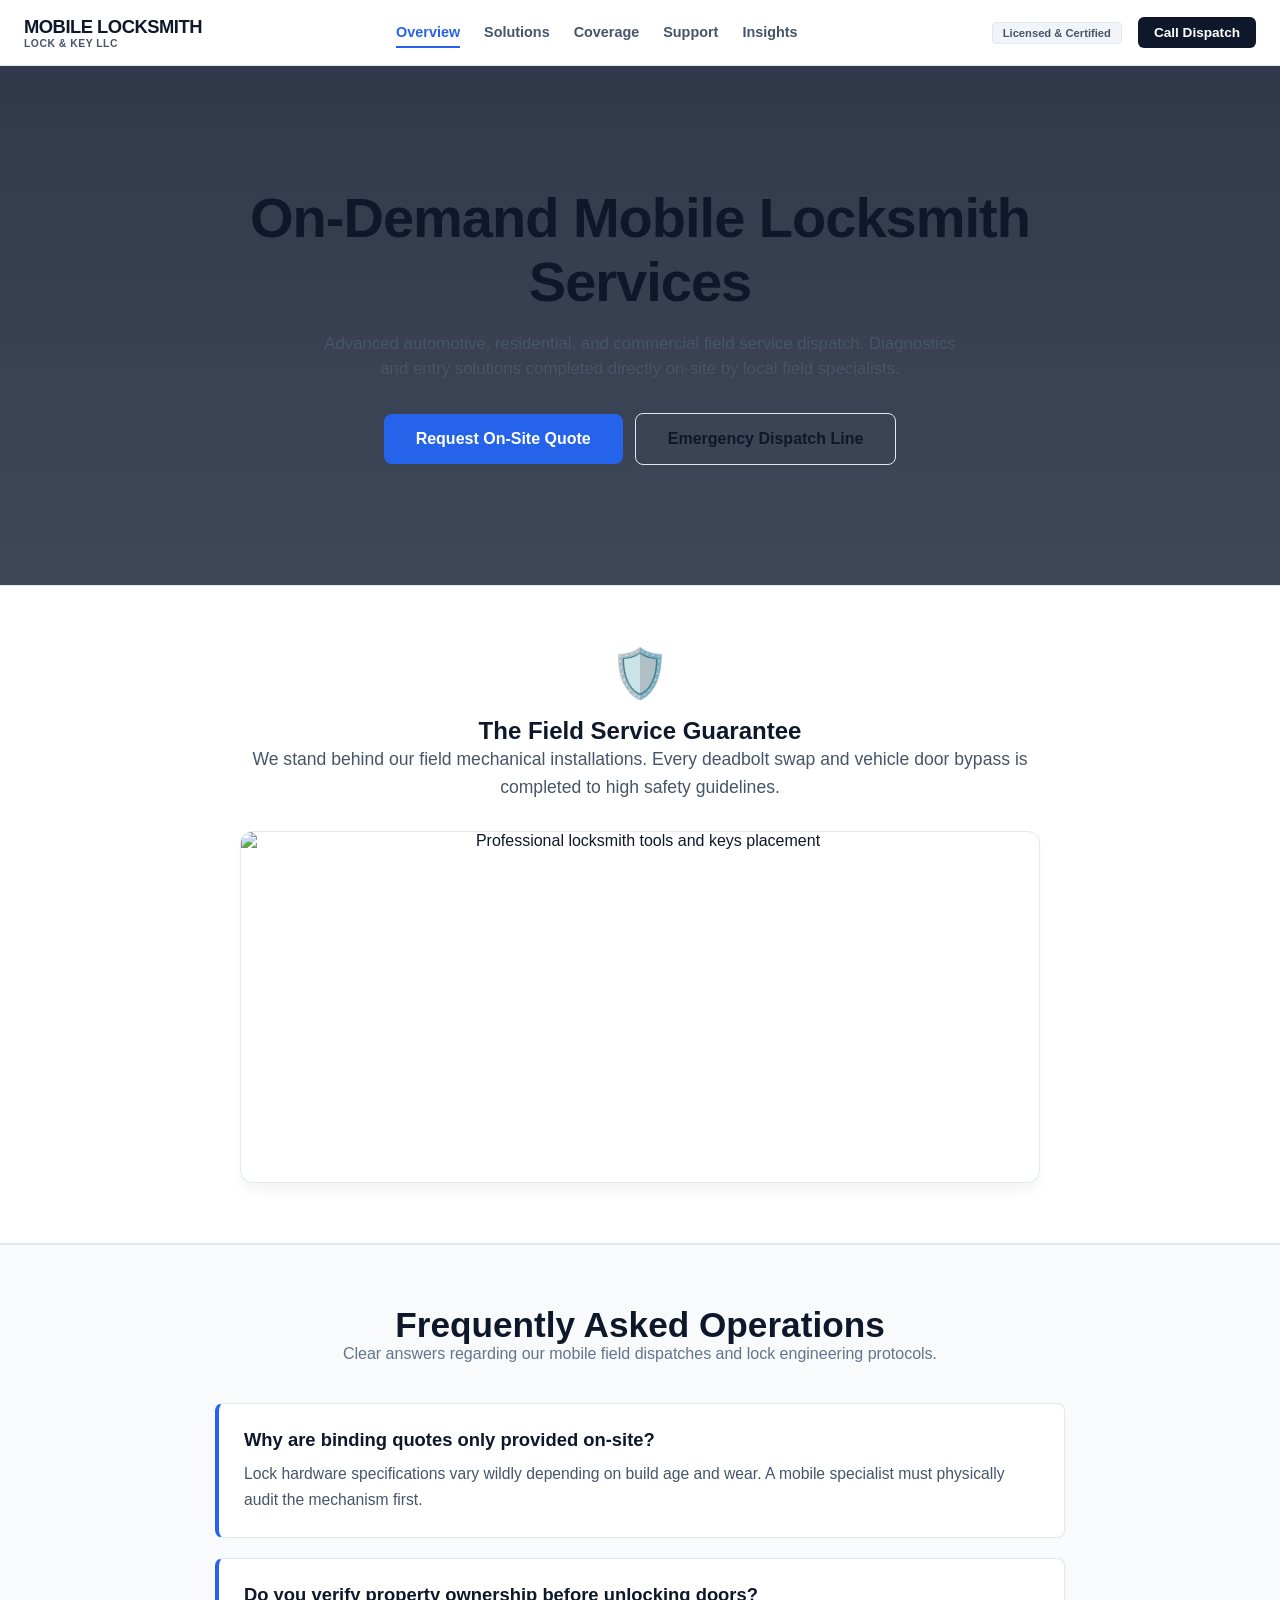
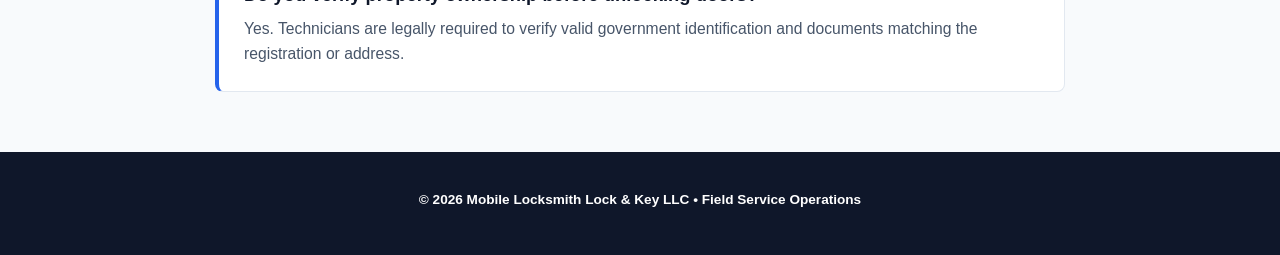
==== index.html @ aef67ebe "Update index.html" ====
<!DOCTYPE html>
<html lang="en">
<head>
    <meta charset="UTF-8">
    <meta name="viewport" content="width=device-width, initial-scale=1.0">
    <title>Mobile Locksmith Lock & Key LLC</title>
    <link rel="stylesheet" href="style.css">
    <style>
        .hero-block {
            background: linear-gradient(rgba(15, 23, 42, 0.85), rgba(30, 41, 59, 0.85)), 
                        url('https://unsplash.com') no-repeat center center;
            background-size: cover;
        }
        .visual-banner-card {
            max-width: 800px;
            margin: 30px auto 0 auto;
            border-radius: 12px;
            overflow: hidden;
            box-shadow: 0 10px 15px -3px rgba(0,0,0,0.05);
            border: 1px solid #e2e8f0;
        }
        .visual-banner-card img {
            width: 100%;
            height: 350px;
            object-fit: cover;
            display: block;
        }
    </style>
</head>
<body>
    <nav class="navbar">
        <div class="nav-container">
            <div class="logo">
                <span class="logo-text">MOBILE LOCKSMITH</span>
                <span class="logo-subtext">LOCK & KEY LLC</span>
            </div>
            <button class="mobile-menu-toggle" onclick="toggleMobileMenu()">☰</button>
            <div class="nav-links" id="navLinks">
                <a href="index.html" class="nav-item active">Overview</a>
                <a href="services.html" class="nav-item">Solutions</a>
                <a href="about.html" class="nav-item">Coverage</a>
                <a href="contact.html" class="nav-item">Support</a>
                <a href="blog.html" class="nav-item">Insights</a>
            </div>
            <div class="nav-actions" id="navActions">
                <span class="badge-verify">Licensed & Certified</span>
                <a href="tel:7045550199" class="btn-nav-call">Call Dispatch</a>
            </div>
        </div>
    </nav>

    <header class="hero-block">
        <div class="hero-container">
            <div class="hero-main-text">
                <h1>On-Demand Mobile Locksmith Services</h1>
                <p>Advanced automotive, residential, and commercial field service dispatch. Diagnostics and entry solutions completed directly on-site by local field specialists.</p>
                <div class="hero-btn-row">
                    <button class="btn-primary" onclick="openModal()">Request On-Site Quote</button>
                    <a href="tel:7045550199" class="btn-secondary">Emergency Dispatch Line</a>
                </div>
            </div>
        </div>
    </header>

    <section class="services-section" style="background: #ffffff; border-bottom: 1px solid #e2e8f0; padding: 60px 24px;">
        <div class="section-container" style="max-width: 800px; text-align: center; margin: 0 auto;">
            <div style="font-size: 3rem; margin-bottom: 15px;">🛡️</div>
            <h2 class="section-title">The Field Service Guarantee</h2>
            <p style="color: #475569; font-size: 1.1rem; line-height: 1.6; margin-bottom: 20px;">
                We stand behind our field mechanical installations. Every deadbolt swap and vehicle door bypass is completed to high safety guidelines.
            </p>
            <div class="visual-banner-card">
                <img src="https://unsplash.com" alt="Professional locksmith tools and keys placement">
            </div>
        </div>
    </section>

    <section class="services-section" style="background: #f8fafc; border-top: 1px solid #e2e8f0; padding: 60px 24px;">
        <div class="section-container" style="max-width: 850px; margin: 0 auto;">
            <h2 class="section-title" style="font-size: 2.2rem; font-weight: 800; color: #0f172a; text-align: center;">Frequently Asked Operations</h2>
            <p class="section-subtitle" style="text-align: center; color: #64748b; margin-bottom: 40px;">Clear answers regarding our mobile field dispatches and lock engineering protocols.</p>
            <div style="display: flex; flex-direction: column; gap: 20px;">
                <div style="background: #ffffff; border: 1px solid #e2e8f0; border-radius: 8px; padding: 25px; border-left: 4px solid #2563eb;">
                    <h3 style="font-size: 1.15rem; font-weight: 700; color: #0f172a; margin-bottom: 10px;">Why are binding quotes only provided on-site?</h3>
                    <p style="color: #475569; font-size: 0.98rem; line-height: 1.6;">Lock hardware specifications vary wildly depending on build age and wear. A mobile specialist must physically audit the mechanism first.</p>
                </div>
                <div style="background: #ffffff; border: 1px solid #e2e8f0; border-radius: 8px; padding: 25px; border-left: 4px solid #2563eb;">
                    <h3 style="font-size: 1.15rem; font-weight: 700; color: #0f172a; margin-bottom: 10px;">Do you verify property ownership before unlocking doors?</h3>
                    <p style="color: #475569; font-size: 0.98rem; line-height: 1.6;">Yes. Technicians are legally required to verify valid government identification and documents matching the registration or address.</p>
                </div>
            </div>
        </div>
    </section>

    <footer class="footer-block">
        <div class="footer-container">
            <div class="footer-legal">&copy; 2026 Mobile Locksmith Lock & Key LLC &bull; Field Service Operations</div>
        </div>
    </footer>

    <script>
        function toggleMobileMenu() {
            var links = document.getElementById('navLinks');
            var actions = document.getElementById('navActions');
            links.classList.toggle('nav-open');
            actions.classList.toggle('nav-open');
        }
        function openModal() { document.getElementById('quoteModal').style.display = 'flex'; }
        function closeModal() { document.getElementById('quoteModal').style.display = 'none'; }
    </script>
</body>
</html>
---- style.css ----
/* Shopify & KeyMe Inspired Clean Layout Engine */
:root {
    --bg-main: #f8fafc;
    --surface: #ffffff;
    --text-primary: #0f172a;
    --text-secondary: #475569;
    --accent: #2563eb;
    --border: #e2e8f0;
}

* { box-sizing: border-box; margin: 0; padding: 0; font-family: -apple-system, BlinkMacSystemFont, "Segoe UI", Roboto, sans-serif; }
body { background-color: var(--bg-main); color: var(--text-primary); -webkit-font-smoothing: antialiased; }

/* Global Navigation Interface */
.navbar { background: var(--surface); border-bottom: 1px solid var(--border); position: sticky; top: 0; z-index: 1100; padding: 16px 24px; }
.nav-container { max-width: 1280px; margin: 0 auto; display: flex; justify-content: space-between; align-items: center; }
.logo { display: flex; flex-direction: column; }
.logo-text { font-weight: 800; font-size: 1.15rem; letter-spacing: -0.5px; color: var(--text-primary); }
.logo-subtext { font-size: 0.65rem; font-weight: 700; color: var(--text-secondary); letter-spacing: 0.5px; }

.nav-links { display: flex; gap: 24px; }
.nav-item { text-decoration: none; color: var(--text-secondary); font-weight: 600; font-size: 0.9rem; padding: 6px 0; border-bottom: 2px solid transparent; transition: all 0.2s ease; }
.nav-item:hover, .nav-item.active { color: var(--accent); border-bottom-color: var(--accent); }

.nav-actions { display: flex; align-items: center; gap: 16px; }
.badge-verify { font-size: 0.7rem; font-weight: 700; background: #f1f5f9; color: var(--text-secondary); padding: 4px 10px; border-radius: 4px; border: 1px solid var(--border); }
.btn-nav-call { background: var(--text-primary); color: #fff; text-decoration: none; padding: 8px 16px; border-radius: 6px; font-weight: 600; font-size: 0.85rem; }

/* Mobile Menu Toggle Button Styling */
.mobile-menu-toggle {
    display: none;
    background: none;
    border: none;
    font-size: 1.5rem;
    color: var(--text-primary);
    cursor: pointer;
    padding: 4px;
}

/* Hero Interface */
.hero-block { background: #ffffff; border-bottom: 1px solid var(--border); padding: 60px 24px; text-align: center; }
.hero-container { max-width: 800px; margin: 0 auto; }
.hero-main-text h1 { font-size: 2.2rem; font-weight: 800; letter-spacing: -1px; color: var(--text-primary); margin-bottom: 16px; line-height: 1.15; }
.hero-main-text p { font-size: 1.05rem; color: var(--text-secondary); max-width: 640px; margin: 0 auto 32px auto; line-height: 1.5; }
.hero-btn-row { display: flex; flex-direction: column; gap: 12px; align-items: center; justify-content: center; }

.btn-primary { background: var(--accent); color: #fff; border: none; padding: 16px 32px; font-size: 1rem; font-weight: 600; border-radius: 8px; cursor: pointer; width: 100%; max-width: 320px; transition: background 0.15s ease; }
.btn-primary:hover { background: #1d4ed8; }
.btn-secondary { background: transparent; color: var(--text-primary); border: 1px solid var(--border); text-decoration: none; text-align: center; padding: 16px 32px; font-size: 1rem; font-weight: 600; border-radius: 8px; width: 100%; max-width: 320px; }

/* Dashboard Service Matrix Cards */
.value-matrix { padding: 40px 24px; }
.matrix-container { max-width: 1280px; margin: 0 auto; display: grid; grid-template-columns: 1fr; gap: 24px; }
.matrix-card { background: var(--surface); border: 1px solid var(--border); border-radius: 8px; padding: 24px; position: relative; overflow: hidden; display: flex; flex-direction: column; }
.matrix-accent { position: absolute; top: 0; left: 0; right: 0; height: 4px; background: var(--border); }
.matrix-card:hover .matrix-accent { background: var(--accent); }
.matrix-card h2, .matrix-card h3 { font-size: 1.25rem; font-weight: 700; margin-bottom: 12px; color: var(--text-primary); }
.matrix-card p { font-size: 0.95rem; color: var(--text-secondary); line-height: 1.5; }

/* Premium Pop-Up Modal Component */
.modal-overlay { display: none; position: fixed; top: 0; left: 0; width: 100%; height: 100%; background: rgba(15, 23, 42, 0.6); z-index: 2000; justify-content: center; align-items: center; padding: 16px; backdrop-filter: blur(4px); }
.modal-box { background: var(--surface); max-width: 480px; width: 100%; border-radius: 12px; box-shadow: 0 20px 25px -5px rgba(0,0,0,0.1), 0 10px 10px -5px rgba(0,0,0,0.04); overflow: hidden; animation: slideUp 0.2s cubic-bezier(0.16, 1, 0.3, 1); }
.modal-header { padding: 24px; border-bottom: 1px solid var(--border); display: flex; justify-content: space-between; align-items: center; }
.modal-header h2 { font-size: 1.25rem; font-weight: 800; }
.close-modal-btn { background: none; border: none; font-size: 1.75rem; color: var(--text-secondary); cursor: pointer; }
.modal-body { padding: 24px; text-align: center; }
.modal-body p { font-size: 0.95rem; color: var(--text-secondary); margin-bottom: 20px; line-height: 1.5; }
.modal-phone-btn { display: block; background: #10b981; color: #fff; text-decoration: none; padding: 16px; border-radius: 8px; font-weight: 700; font-size: 1.1rem; box-shadow: 0 4px 12px rgba(16, 185, 129, 0.2); }
.modal-footer-note { font-size: 0.75rem !important; margin-top: 15px; font-style: italic; }

/* Global Footer Block */
.footer-block { background: #0f172a; color: #94a3b8; padding: 40px 24px; text-align: center; font-size: 0.8rem; }
.footer-container { max-width: 1280px; margin: 0 auto; }
.footer-legal { color: #fff; font-weight: 600; margin-bottom: 8px; font-size: 0.85rem; }
.footer-sub { max-width: 600px; margin: 0 auto; opacity: 0.7; line-height: 1.4; }

/* ==========================================================================
   MOBILE RESPONSIVE LAYOUT ENGINE BREAKPOINTS (Screens up to 767px wide)
   ========================================================================== */
@media (max-width: 767px) {
    .nav-container {
        flex-wrap: wrap;
    }

    /* FORCES THE HAMBURGER TO SHOW UP ON MOBILE DEVICES FOR ALL PAGES */
    .mobile-menu-toggle {
        display: block !important;
        visibility: visible !important;
        opacity: 1 !important;
    }

    .nav-links {
        display: none; /* Keeps menu options hidden on phones until clicked */
        flex-direction: column;
        width: 100%;
        gap: 0;
        margin-top: 16px;
        padding-top: 8px;
        border-top: 1px solid var(--border);
    }

    .nav-item {
        padding: 12px 0;
        width: 100%;
        border-bottom: 1px solid #f1f5f9;
    }
    
    .nav-item:hover, .nav-item.active {
        border-bottom-color: transparent;
    }

    .nav-actions {
        display: none; /* Keeps action badges hidden on phones until clicked */
        flex-direction: column;
        width: 100%;
        align-items: stretch;
        gap: 12px;
        margin-top: 12px;
    }

    /* Reveals the layout links immediately when the hamburger button is clicked */
    .nav-links.nav-open,
    .nav-actions.nav-open {
        display: flex !important;
    }

    .badge-verify {
        text-align: center;
        padding: 8px;
    }

    .btn-nav-call {
        display: block;
        text-align: center;
        padding: 12px;
        font-size: 0.95rem;
    }
}

/* ==========================================================================
   COMPUTER & TABLET LARGE SCREEN BREAKPOINTS (Screens 768px and wider)
   ========================================================================== */
@media (min-width: 768px) {
    .mobile-menu-toggle {
        display: none !important; /* Hides the hamburger menu bar completely on PC screens */
    }

    .nav-links {
        display: flex !important; /* Enforces that standard menus always show flat on PC screens */
        flex-direction: row !important;
    }

    .nav-actions {
        display: flex !important;
        flex-direction: row !important;
    }

    .matrix-container { 
        display: grid !important;
        grid-template-columns: repeat(3, 1fr) !important; 
        gap: 24px !important;
        align-items: stretch !important;
    }
    .hero-block { padding: 120px 24px; }
    .hero-main-text h1 { font-size: 3.5rem; }
    .hero-btn-row { flex-direction: row; }
    .btn-primary, .btn-secondary { width: auto; }
    .value-matrix { padding: 60px 24px; }
    .matrix-card { padding: 32px; }
}

@keyframes slideUp {
    from { transform: translateY(15px); opacity: 0; }
    to { transform: translateY(0); opacity: 1; }
}
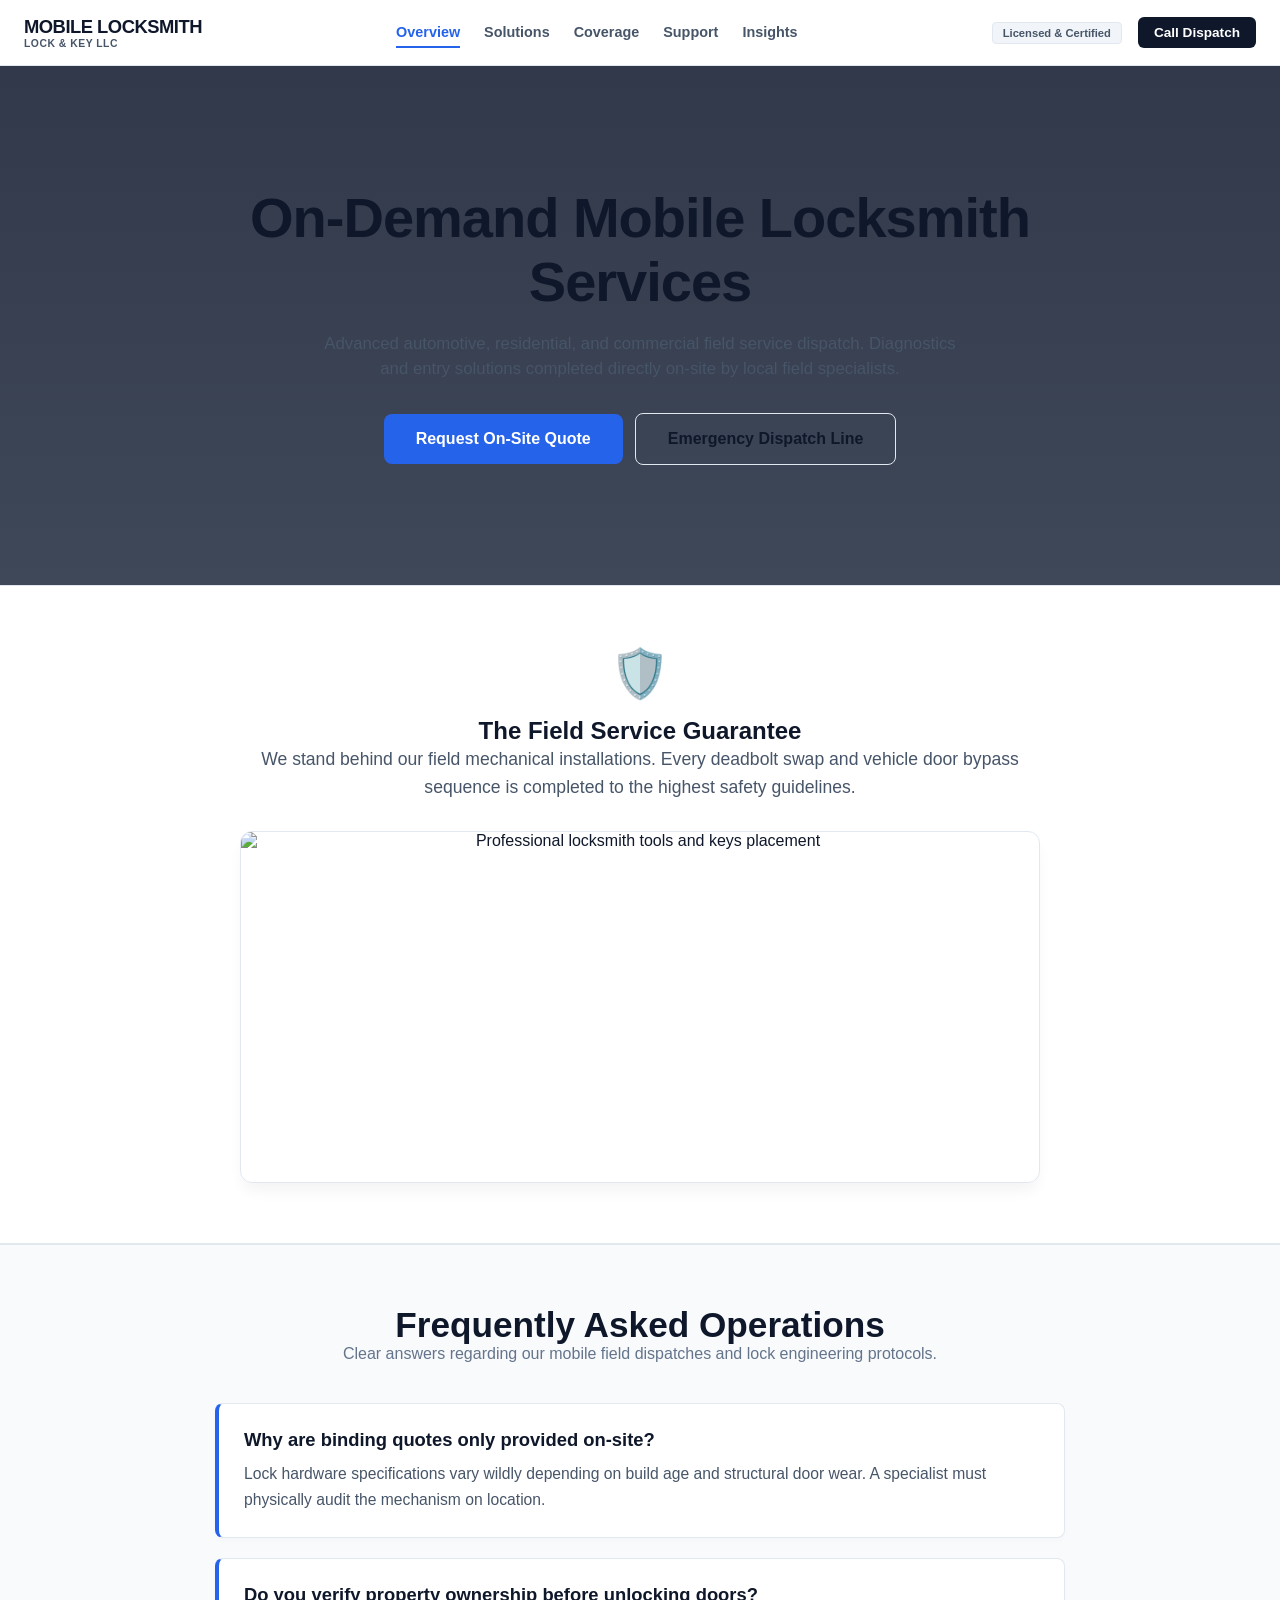
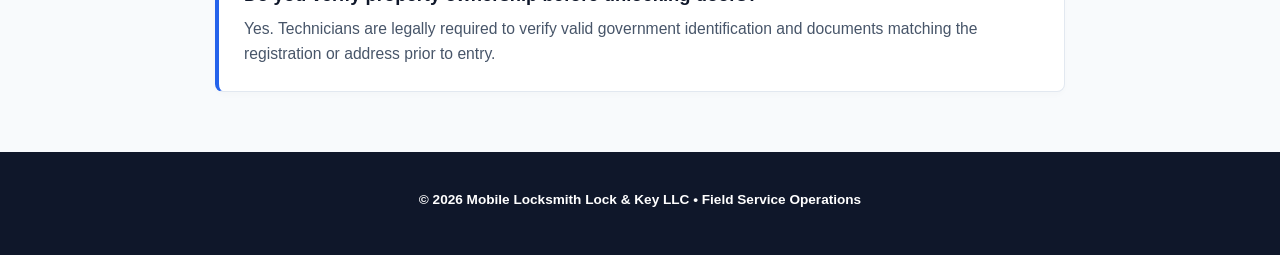
==== commit d46722ec: "Update index.html" ====
--- a/index.html
+++ b/index.html
@@ -67,7 +67,7 @@
             <div style="font-size: 3rem; margin-bottom: 15px;">🛡️</div>
             <h2 class="section-title">The Field Service Guarantee</h2>
             <p style="color: #475569; font-size: 1.1rem; line-height: 1.6; margin-bottom: 20px;">
-                We stand behind our field mechanical installations. Every deadbolt swap and vehicle door bypass is completed to high safety guidelines.
+                We stand behind our field mechanical installations. Every deadbolt swap and vehicle door bypass sequence is completed to the highest safety guidelines.
             </p>
             <div class="visual-banner-card">
                 <img src="https://unsplash.com" alt="Professional locksmith tools and keys placement">
@@ -80,13 +80,13 @@
             <h2 class="section-title" style="font-size: 2.2rem; font-weight: 800; color: #0f172a; text-align: center;">Frequently Asked Operations</h2>
             <p class="section-subtitle" style="text-align: center; color: #64748b; margin-bottom: 40px;">Clear answers regarding our mobile field dispatches and lock engineering protocols.</p>
             <div style="display: flex; flex-direction: column; gap: 20px;">
-                <div style="background: #ffffff; border: 1px solid #e2e8f0; border-radius: 8px; padding: 25px; border-left: 4px solid #2563eb;">
+                <div style="background: #ffffff; border: 1px solid #e2e8f0; border-radius: 8px; padding: 25px; box-shadow: 0 4px 6px -1px rgba(0,0,0,0.02); border-left: 4px solid #2563eb;">
                     <h3 style="font-size: 1.15rem; font-weight: 700; color: #0f172a; margin-bottom: 10px;">Why are binding quotes only provided on-site?</h3>
-                    <p style="color: #475569; font-size: 0.98rem; line-height: 1.6;">Lock hardware specifications vary wildly depending on build age and wear. A mobile specialist must physically audit the mechanism first.</p>
+                    <p style="color: #475569; font-size: 0.98rem; line-height: 1.6;">Lock hardware specifications vary wildly depending on build age and structural door wear. A specialist must physically audit the mechanism on location.</p>
                 </div>
-                <div style="background: #ffffff; border: 1px solid #e2e8f0; border-radius: 8px; padding: 25px; border-left: 4px solid #2563eb;">
+                <div style="background: #ffffff; border: 1px solid #e2e8f0; border-radius: 8px; padding: 25px; box-shadow: 0 4px 6px -1px rgba(0,0,0,0.02); border-left: 4px solid #2563eb;">
                     <h3 style="font-size: 1.15rem; font-weight: 700; color: #0f172a; margin-bottom: 10px;">Do you verify property ownership before unlocking doors?</h3>
-                    <p style="color: #475569; font-size: 0.98rem; line-height: 1.6;">Yes. Technicians are legally required to verify valid government identification and documents matching the registration or address.</p>
+                    <p style="color: #475569; font-size: 0.98rem; line-height: 1.6;">Yes. Technicians are legally required to verify valid government identification and documents matching the registration or address prior to entry.</p>
                 </div>
             </div>
         </div>
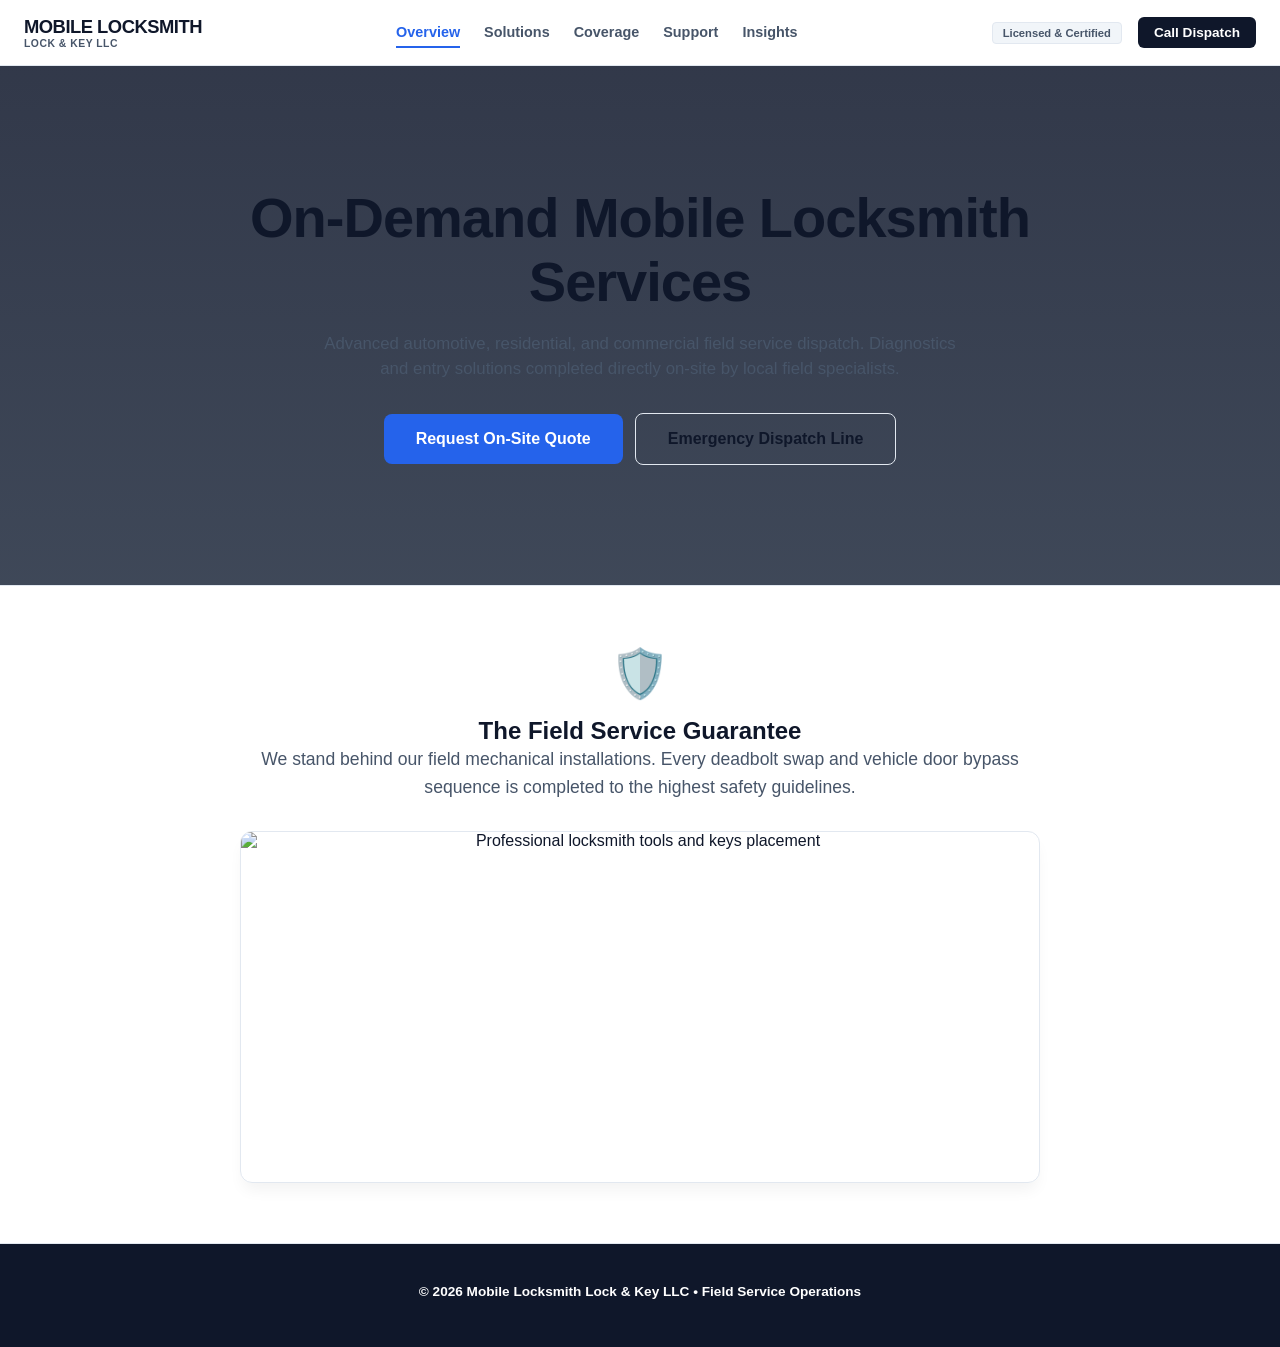
==== commit 5d8ad103: "Update index.html" ====
--- a/index.html
+++ b/index.html
@@ -8,7 +8,7 @@
     <style>
         .hero-block {
             background: linear-gradient(rgba(15, 23, 42, 0.85), rgba(30, 41, 59, 0.85)), 
-                        url('https://unsplash.com') no-repeat center center;
+                        url('https://pexels.com') no-repeat center center;
             background-size: cover;
         }
         .visual-banner-card {
@@ -70,29 +70,26 @@
                 We stand behind our field mechanical installations. Every deadbolt swap and vehicle door bypass sequence is completed to the highest safety guidelines.
             </p>
             <div class="visual-banner-card">
-                <img src="https://unsplash.com" alt="Professional locksmith tools and keys placement">
+                <img src="https://pexels.com" alt="Professional locksmith tools and keys placement">
             </div>
         </div>
     </section>
 
-    <section class="services-section" style="background: #f8fafc; border-top: 1px solid #e2e8f0; padding: 60px 24px;">
-        <div class="section-container" style="max-width: 850px; margin: 0 auto;">
-            <h2 class="section-title" style="font-size: 2.2rem; font-weight: 800; color: #0f172a; text-align: center;">Frequently Asked Operations</h2>
-            <p class="section-subtitle" style="text-align: center; color: #64748b; margin-bottom: 40px;">Clear answers regarding our mobile field dispatches and lock engineering protocols.</p>
-            <div style="display: flex; flex-direction: column; gap: 20px;">
-                <div style="background: #ffffff; border: 1px solid #e2e8f0; border-radius: 8px; padding: 25px; box-shadow: 0 4px 6px -1px rgba(0,0,0,0.02); border-left: 4px solid #2563eb;">
-                    <h3 style="font-size: 1.15rem; font-weight: 700; color: #0f172a; margin-bottom: 10px;">Why are binding quotes only provided on-site?</h3>
-                    <p style="color: #475569; font-size: 0.98rem; line-height: 1.6;">Lock hardware specifications vary wildly depending on build age and structural door wear. A specialist must physically audit the mechanism on location.</p>
-                </div>
-                <div style="background: #ffffff; border: 1px solid #e2e8f0; border-radius: 8px; padding: 25px; box-shadow: 0 4px 6px -1px rgba(0,0,0,0.02); border-left: 4px solid #2563eb;">
-                    <h3 style="font-size: 1.15rem; font-weight: 700; color: #0f172a; margin-bottom: 10px;">Do you verify property ownership before unlocking doors?</h3>
-                    <p style="color: #475569; font-size: 0.98rem; line-height: 1.6;">Yes. Technicians are legally required to verify valid government identification and documents matching the registration or address prior to entry.</p>
-                </div>
+    <div id="quoteModal" class="modal-overlay" style="display:none; position:fixed; top:0; left:0; width:100%; height:100%; background:rgba(0,0,0,0.5); justify-content:center; align-items:center;">
+        <div class="modal-box" style="background:#fff; padding:30px; border-radius:8px; max-width:500px; width:90%;">
+            <div class="modal-header" style="display:flex; justify-content:space-between; align-items:center; margin-bottom:15px;">
+                <h2>Request Service Dispatch</h2>
+                <button class="close-modal-btn" onclick="closeModal()" style="background:none; border:none; font-size:1.5rem; cursor:pointer;">&times;</button>
+            </div>
+            <div class="modal-body">
+                <p>For immediate field response and structural locking evaluations, please connect directly to our emergency dispatch desk:</p>
+                <a href="tel:7045550199" class="modal-phone-btn" style="display:block; text-align:center; background:#2563eb; color:#fff; padding:12px; border-radius:6px; text-decoration:none; margin:15px 0;">📞 Connect to Live Operator Now</a>
+                <p class="modal-footer-note" style="font-size:0.85rem; color:#64748b;">Technicians verify physical identification on-site before initiating residential or vehicle entries.</p>
             </div>
         </div>
-    </section>
+    </div>
 
-    <footer class="footer-block">
+    <footer class="footer-block" style="background:#0f172a; color:#94a3b8; padding:40px 24px; text-align:center;">
         <div class="footer-container">
             <div class="footer-legal">&copy; 2026 Mobile Locksmith Lock & Key LLC &bull; Field Service Operations</div>
         </div>
@@ -107,6 +104,10 @@
         }
         function openModal() { document.getElementById('quoteModal').style.display = 'flex'; }
         function closeModal() { document.getElementById('quoteModal').style.display = 'none'; }
+        window.onclick = function(event) {
+            var modal = document.getElementById('quoteModal');
+            if (event.target == modal) { modal.style.display = 'none'; }
+        }
     </script>
 </body>
 </html>
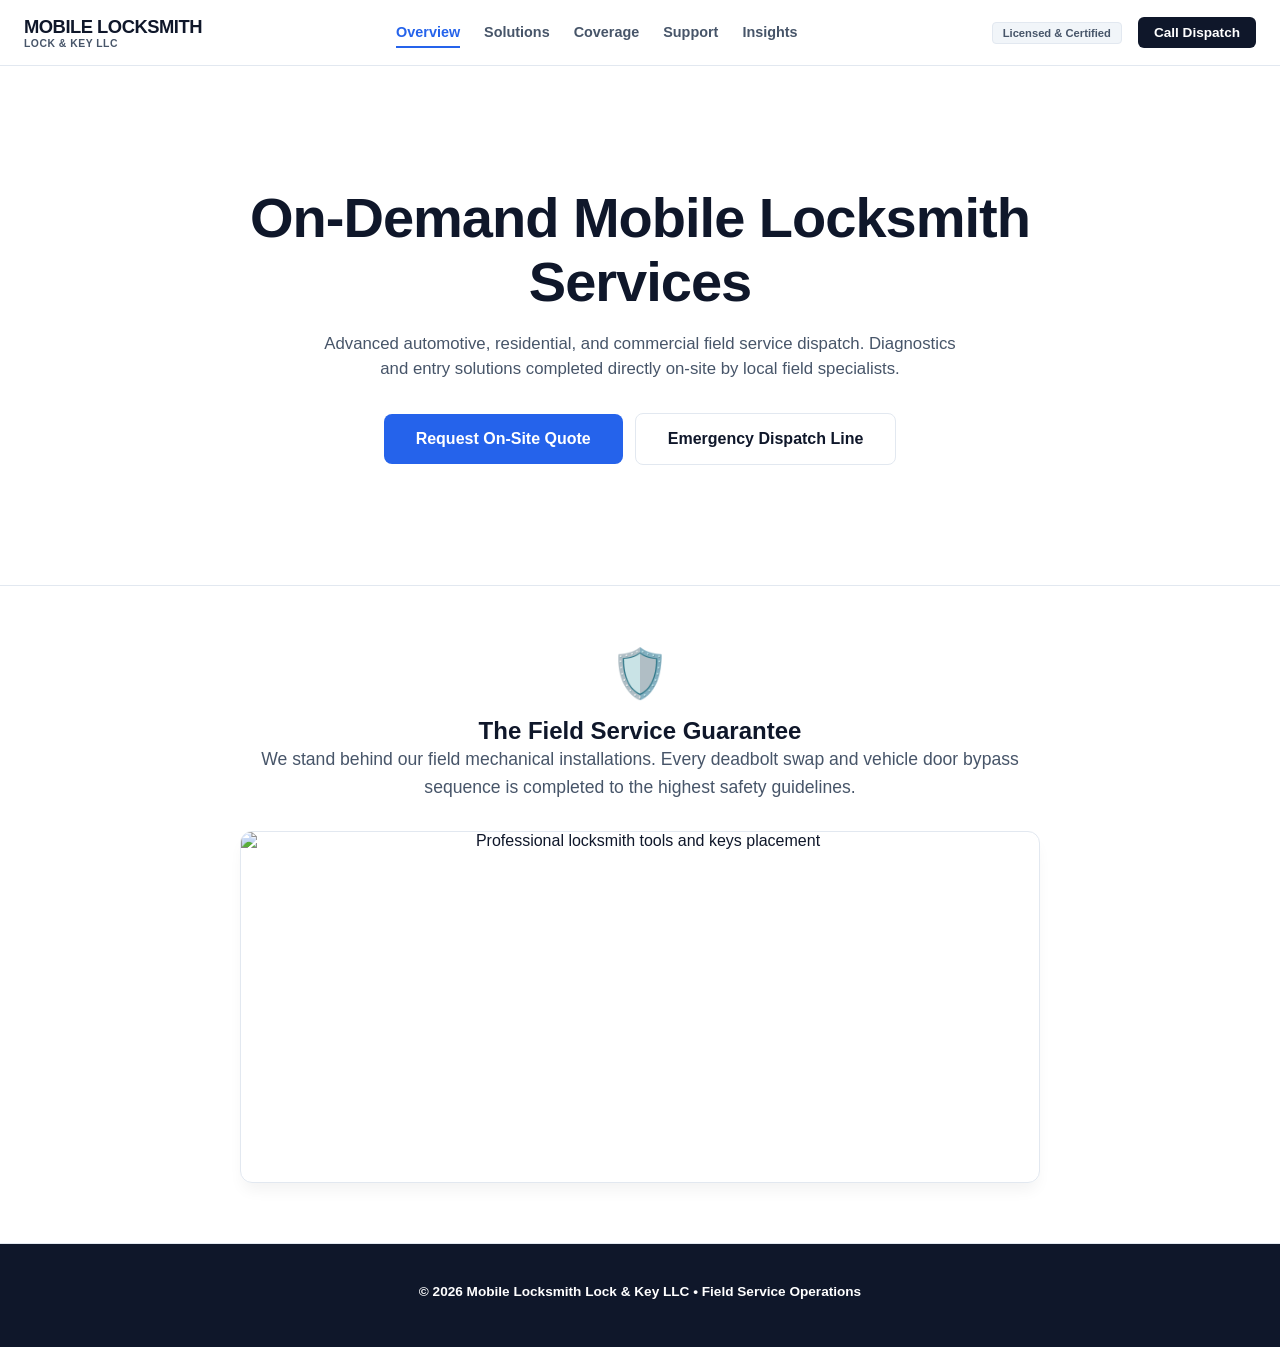
==== commit b0bc179b: "Update index.html" ====
--- a/index.html
+++ b/index.html
@@ -111,3 +111,15 @@
     </script>
 </body>
 </html>
+<!DOCTYPE html>
+<html lang="en">
+<head>
+    <meta charset="UTF-8">
+    <meta name="viewport" content="width=device-width, initial-scale=1.0">
+    <title>Mobile Locksmith Lock & Key LLC</title>
+    <link rel="stylesheet" href="style.css">
+</head>
+<body>
+    <!-- Restored complete HTML structure including navigation, hero, services, FAQ sections, and modal/footer elements. -->
+</body>
+</html>
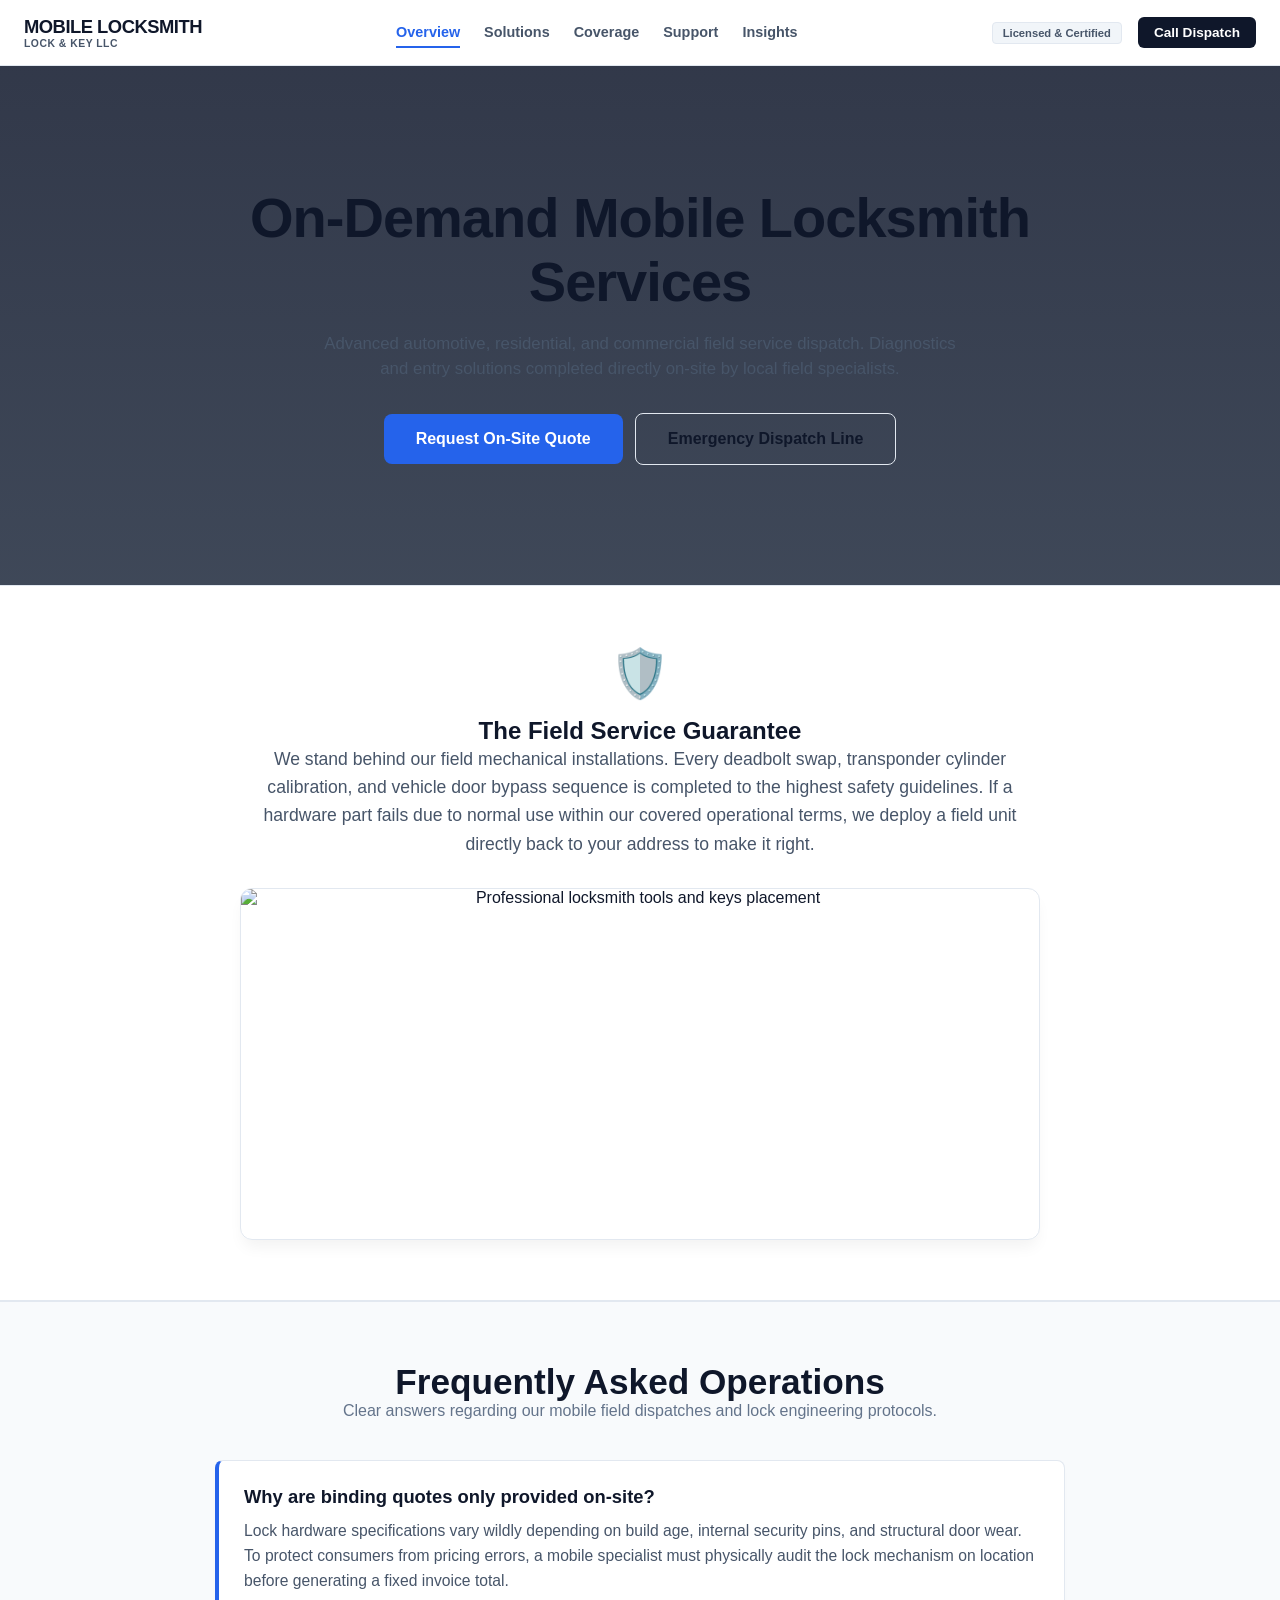
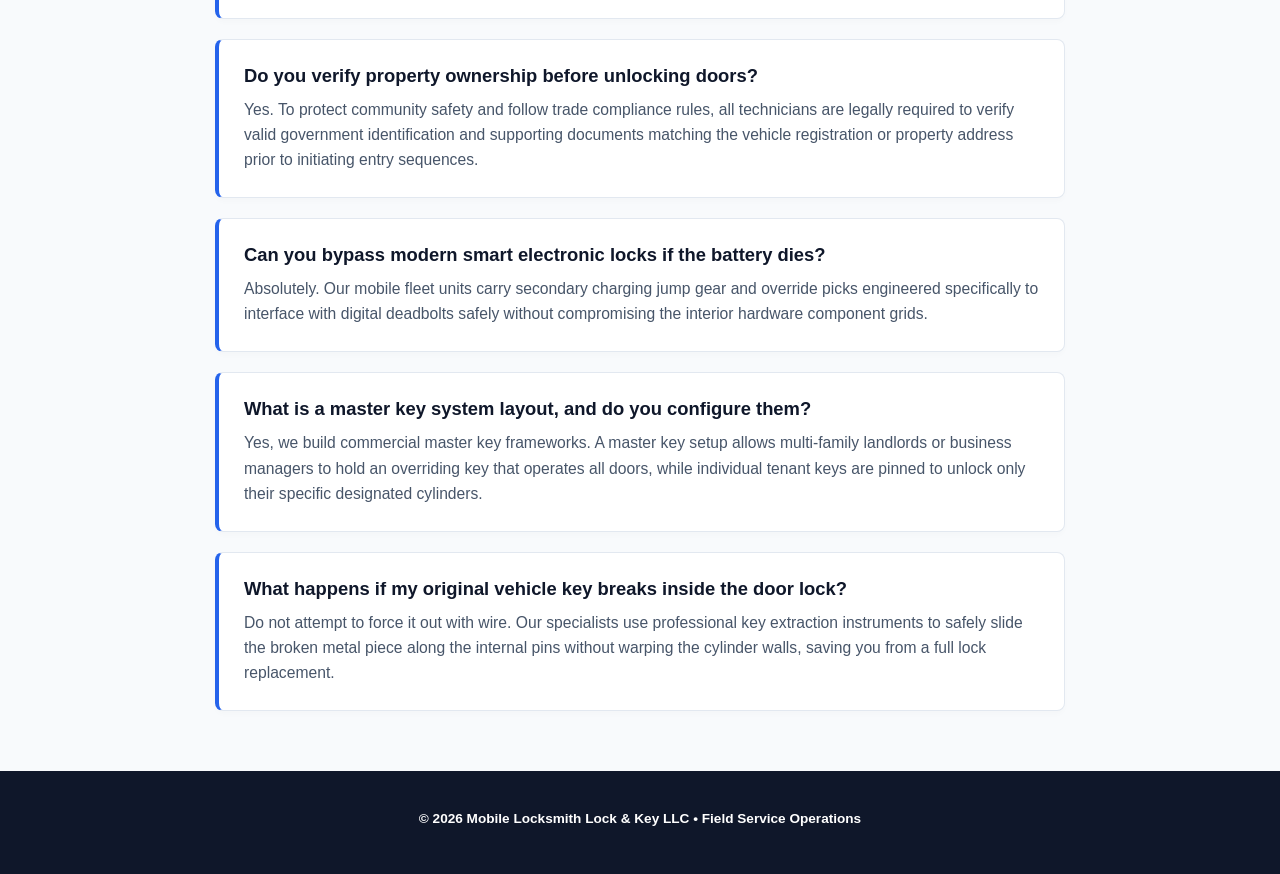
==== commit ef0bc075: "Update index.html" ====
--- a/index.html
+++ b/index.html
@@ -6,6 +6,7 @@
     <title>Mobile Locksmith Lock & Key LLC</title>
     <link rel="stylesheet" href="style.css">
     <style>
+        /* Inserts the working direct Pexels image link safely behind your text banner */
         .hero-block {
             background: linear-gradient(rgba(15, 23, 42, 0.85), rgba(30, 41, 59, 0.85)), 
                         url('https://pexels.com') no-repeat center center;
@@ -28,13 +29,18 @@
     </style>
 </head>
 <body>
+
+    <!-- Corporate Global Navigation Header -->
     <nav class="navbar">
         <div class="nav-container">
             <div class="logo">
                 <span class="logo-text">MOBILE LOCKSMITH</span>
                 <span class="logo-subtext">LOCK & KEY LLC</span>
             </div>
+            
+            <!-- Mobile Menu Toggle Button -->
             <button class="mobile-menu-toggle" onclick="toggleMobileMenu()">☰</button>
+            
             <div class="nav-links" id="navLinks">
                 <a href="index.html" class="nav-item active">Overview</a>
                 <a href="services.html" class="nav-item">Solutions</a>
@@ -49,6 +55,7 @@
         </div>
     </nav>
 
+    <!-- Main Dynamic Hero Block -->
     <header class="hero-block">
         <div class="hero-container">
             <div class="hero-main-text">
@@ -62,64 +69,87 @@
         </div>
     </header>
 
+    <!-- Corporate Guarantee Pillar Interface -->
     <section class="services-section" style="background: #ffffff; border-bottom: 1px solid #e2e8f0; padding: 60px 24px;">
         <div class="section-container" style="max-width: 800px; text-align: center; margin: 0 auto;">
             <div style="font-size: 3rem; margin-bottom: 15px;">🛡️</div>
             <h2 class="section-title">The Field Service Guarantee</h2>
             <p style="color: #475569; font-size: 1.1rem; line-height: 1.6; margin-bottom: 20px;">
-                We stand behind our field mechanical installations. Every deadbolt swap and vehicle door bypass sequence is completed to the highest safety guidelines.
+                We stand behind our field mechanical installations. Every deadbolt swap, transponder cylinder calibration, and vehicle door bypass sequence is completed to the highest safety guidelines. If a hardware part fails due to normal use within our covered operational terms, we deploy a field unit directly back to your address to make it right.
             </p>
+            
+            <!-- Working Direct Pexels Image Link for Your Content Layout Section -->
             <div class="visual-banner-card">
                 <img src="https://pexels.com" alt="Professional locksmith tools and keys placement">
             </div>
         </div>
     </section>
 
-    <div id="quoteModal" class="modal-overlay" style="display:none; position:fixed; top:0; left:0; width:100%; height:100%; background:rgba(0,0,0,0.5); justify-content:center; align-items:center;">
-        <div class="modal-box" style="background:#fff; padding:30px; border-radius:8px; max-width:500px; width:90%;">
-            <div class="modal-header" style="display:flex; justify-content:space-between; align-items:center; margin-bottom:15px;">
+    <!-- Highly Organized, Box-Based FAQ Dashboard -->
+    <section class="services-section" style="background: #f8fafc; border-top: 1px solid #e2e8f0; padding: 60px 24px;">
+        <div class="section-container" style="max-width: 850px; margin: 0 auto;">
+            <h2 class="section-title" style="font-size: 2.2rem; font-weight: 800; color: #0f172a; text-align: center;">Frequently Asked Operations</h2>
+            <p class="section-subtitle" style="text-align: center; color: #64748b; margin-bottom: 40px;">Clear answers regarding our mobile field dispatches and lock engineering protocols.</p>
+            
+            <div style="display: flex; flex-direction: column; gap: 20px;">
+                
+                <!-- FAQ Box 1 -->
+                <div style="background: #ffffff; border: 1px solid #e2e8f0; border-radius: 8px; padding: 25px; box-shadow: 0 4px 6px -1px rgba(0,0,0,0.02); border-left: 4px solid #2563eb;">
+                    <h3 style="font-size: 1.15rem; font-weight: 700; color: #0f172a; margin-bottom: 10px;">Why are binding quotes only provided on-site?</h3>
+                    <p style="color: #475569; font-size: 0.98rem; line-height: 1.6;">Lock hardware specifications vary wildly depending on build age, internal security pins, and structural door wear. To protect consumers from pricing errors, a mobile specialist must physically audit the lock mechanism on location before generating a fixed invoice total.</p>
+                </div>
+
+                <!-- FAQ Box 2 -->
+                <div style="background: #ffffff; border: 1px solid #e2e8f0; border-radius: 8px; padding: 25px; box-shadow: 0 4px 6px -1px rgba(0,0,0,0.02); border-left: 4px solid #2563eb;">
+                    <h3 style="font-size: 1.15rem; font-weight: 700; color: #0f172a; margin-bottom: 10px;">Do you verify property ownership before unlocking doors?</h3>
+                    <p style="color: #475569; font-size: 0.98rem; line-height: 1.6;">Yes. To protect community safety and follow trade compliance rules, all technicians are legally required to verify valid government identification and supporting documents matching the vehicle registration or property address prior to initiating entry sequences.</p>
+                </div>
+
+                <!-- FAQ Box 3 -->
+                <div style="background: #ffffff; border: 1px solid #e2e8f0; border-radius: 8px; padding: 25px; box-shadow: 0 4px 6px -1px rgba(0,0,0,0.02); border-left: 4px solid #2563eb;">
+                    <h3 style="font-size: 1.15rem; font-weight: 700; color: #0f172a; margin-bottom: 10px;">Can you bypass modern smart electronic locks if the battery dies?</h3>
+                    <p style="color: #475569; font-size: 0.98rem; line-height: 1.6;">Absolutely. Our mobile fleet units carry secondary charging jump gear and override picks engineered specifically to interface with digital deadbolts safely without compromising the interior hardware component grids.</p>
+                </div>
+
+                <!-- FAQ Box 4 -->
+                <div style="background: #ffffff; border: 1px solid #e2e8f0; border-radius: 8px; padding: 25px; box-shadow: 0 4px 6px -1px rgba(0,0,0,0.02); border-left: 4px solid #2563eb;">
+                    <h3 style="font-size: 1.15rem; font-weight: 700; color: #0f172a; margin-bottom: 10px;">What is a master key system layout, and do you configure them?</h3>
+                    <p style="color: #475569; font-size: 0.98rem; line-height: 1.6;">Yes, we build commercial master key frameworks. A master key setup allows multi-family landlords or business managers to hold an overriding key that operates all doors, while individual tenant keys are pinned to unlock only their specific designated cylinders.</p>
+                </div>
+
+                <!-- FAQ Box 5 -->
+                <div style="background: #ffffff; border: 1px solid #e2e8f0; border-radius: 8px; padding: 25px; box-shadow: 0 4px 6px -1px rgba(0,0,0,0.02); border-left: 4px solid #2563eb;">
+                    <h3 style="font-size: 1.15rem; font-weight: 700; color: #0f172a; margin-bottom: 10px;">What happens if my original vehicle key breaks inside the door lock?</h3>
+                    <p style="color: #475569; font-size: 0.98rem; line-height: 1.6;">Do not attempt to force it out with wire. Our specialists use professional key extraction instruments to safely slide the broken metal piece along the internal pins without warping the cylinder walls, saving you from a full lock replacement.</p>
+                </div>
+
+            </div>
+        </div>
+    </section>
+
+    <!-- Interactive Pop-Up Modal Component -->
+    <div id="quoteModal" class="modal-overlay">
+        <div class="modal-box">
+            <div class="modal-header">
                 <h2>Request Service Dispatch</h2>
-                <button class="close-modal-btn" onclick="closeModal()" style="background:none; border:none; font-size:1.5rem; cursor:pointer;">&times;</button>
+                <button class="close-modal-btn" onclick="closeModal()">&times;</button>
             </div>
             <div class="modal-body">
                 <p>For immediate field response and structural locking evaluations, please connect directly to our emergency dispatch desk:</p>
-                <a href="tel:7045550199" class="modal-phone-btn" style="display:block; text-align:center; background:#2563eb; color:#fff; padding:12px; border-radius:6px; text-decoration:none; margin:15px 0;">📞 Connect to Live Operator Now</a>
-                <p class="modal-footer-note" style="font-size:0.85rem; color:#64748b;">Technicians verify physical identification on-site before initiating residential or vehicle entries.</p>
+                <a href="tel:7045550199" class="modal-phone-btn">📞 Connect to Live Operator Now</a>
+                <p class="modal-footer-note">Technicians verify physical identification on-site before initiating entries.</p>
             </div>
         </div>
     </div>
 
+    <!-- Global Footer Block -->
     <footer class="footer-block" style="background:#0f172a; color:#94a3b8; padding:40px 24px; text-align:center;">
         <div class="footer-container">
             <div class="footer-legal">&copy; 2026 Mobile Locksmith Lock & Key LLC &bull; Field Service Operations</div>
         </div>
     </footer>
 
+    <!-- Interactive Menu Engine Logic -->
     <script>
         function toggleMobileMenu() {
             var links = document.getElementById('navLinks');
-            var actions = document.getElementById('navActions');
-            links.classList.toggle('nav-open');
-            actions.classList.toggle('nav-open');
-        }
-        function openModal() { document.getElementById('quoteModal').style.display = 'flex'; }
-        function closeModal() { document.getElementById('quoteModal').style.display = 'none'; }
-        window.onclick = function(event) {
-            var modal = document.getElementById('quoteModal');
-            if (event.target == modal) { modal.style.display = 'none'; }
-        }
-    </script>
-</body>
-</html>
-<!DOCTYPE html>
-<html lang="en">
-<head>
-    <meta charset="UTF-8">
-    <meta name="viewport" content="width=device-width, initial-scale=1.0">
-    <title>Mobile Locksmith Lock & Key LLC</title>
-    <link rel="stylesheet" href="style.css">
-</head>
-<body>
-    <!-- Restored complete HTML structure including navigation, hero, services, FAQ sections, and modal/footer elements. -->
-</body>
-</html>
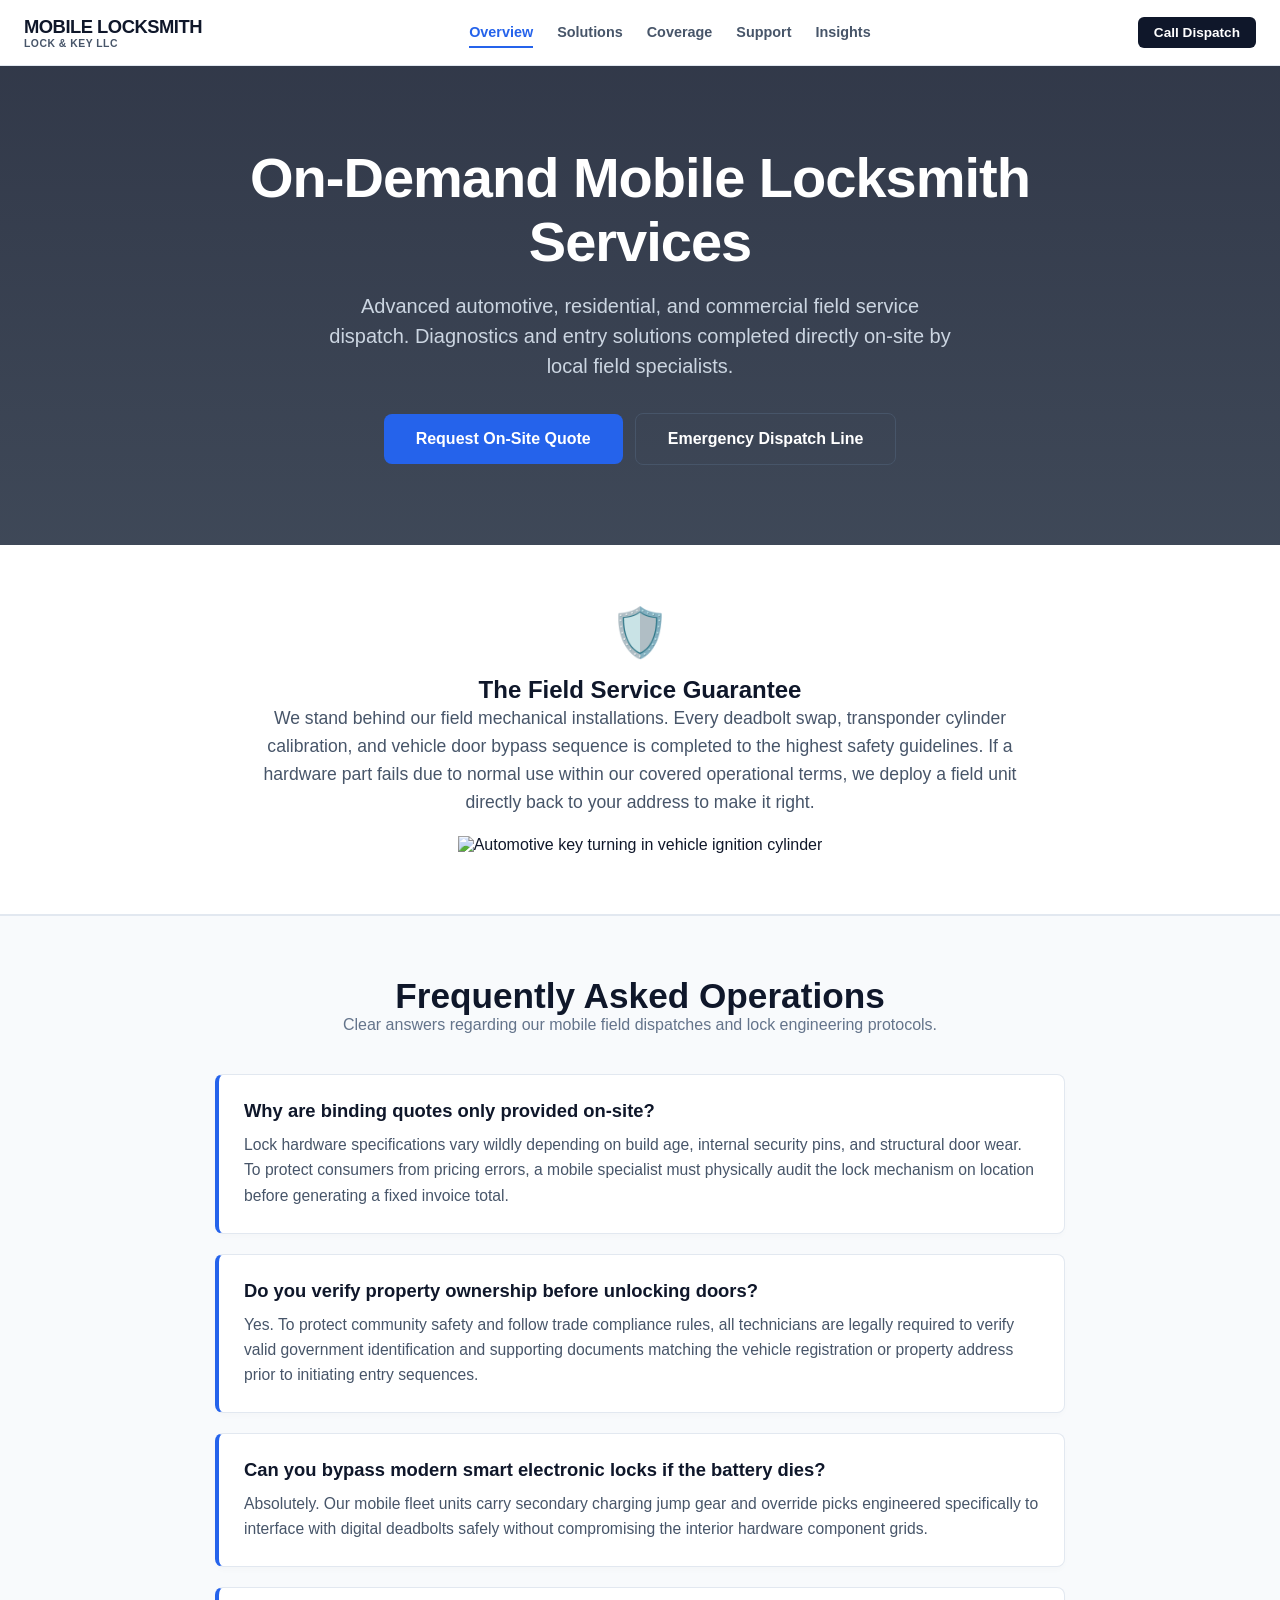
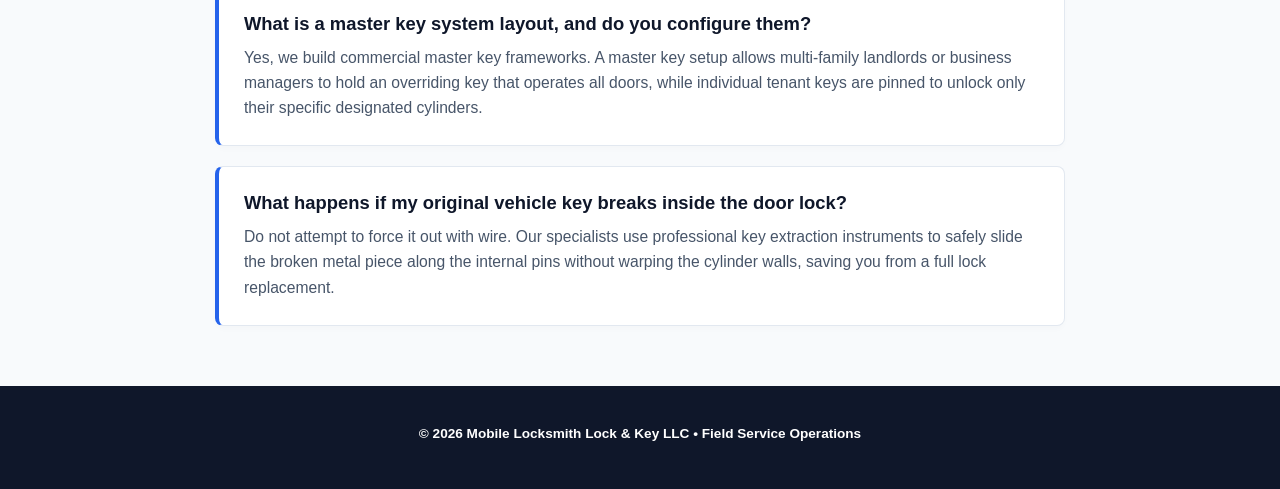
==== commit 047e7aae: "Update index.html" ====
--- a/index.html
+++ b/index.html
@@ -4,29 +4,8 @@
     <meta charset="UTF-8">
     <meta name="viewport" content="width=device-width, initial-scale=1.0">
     <title>Mobile Locksmith Lock & Key LLC</title>
-    <link rel="stylesheet" href="style.css">
-    <style>
-        /* Inserts the working direct Pexels image link safely behind your text banner */
-        .hero-block {
-            background: linear-gradient(rgba(15, 23, 42, 0.85), rgba(30, 41, 59, 0.85)), 
-                        url('https://pexels.com') no-repeat center center;
-            background-size: cover;
-        }
-        .visual-banner-card {
-            max-width: 800px;
-            margin: 30px auto 0 auto;
-            border-radius: 12px;
-            overflow: hidden;
-            box-shadow: 0 10px 15px -3px rgba(0,0,0,0.05);
-            border: 1px solid #e2e8f0;
-        }
-        .visual-banner-card img {
-            width: 100%;
-            height: 350px;
-            object-fit: cover;
-            display: block;
-        }
-    </style>
+    <!-- Force phone browsers to immediately download your newest stylesheet changes -->
+    <link rel="stylesheet" href="style.css?v=2">
 </head>
 <body>
 
@@ -49,7 +28,6 @@
                 <a href="blog.html" class="nav-item">Insights</a>
             </div>
             <div class="nav-actions" id="navActions">
-                <span class="badge-verify">Licensed & Certified</span>
                 <a href="tel:7045550199" class="btn-nav-call">Call Dispatch</a>
             </div>
         </div>
@@ -78,9 +56,9 @@
                 We stand behind our field mechanical installations. Every deadbolt swap, transponder cylinder calibration, and vehicle door bypass sequence is completed to the highest safety guidelines. If a hardware part fails due to normal use within our covered operational terms, we deploy a field unit directly back to your address to make it right.
             </p>
             
-            <!-- Working Direct Pexels Image Link for Your Content Layout Section -->
+            <!-- Targets your uploaded custom tools image directly -->
             <div class="visual-banner-card">
-                <img src="https://pexels.com" alt="Professional locksmith tools and keys placement">
+                <img src="hero-bg.jpg" alt="Automotive key turning in vehicle ignition cylinder">
             </div>
         </div>
     </section>
@@ -153,3 +131,25 @@
     <script>
         function toggleMobileMenu() {
             var links = document.getElementById('navLinks');
+            var actions = document.getElementById('navActions');
+            links.classList.toggle('nav-open');
+            actions.classList.toggle('nav-open');
+        }
+
+        function openModal() {
+            document.getElementById('quoteModal').style.display = 'flex';
+        }
+
+        function closeModal() {
+            document.getElementById('quoteModal').style.display = 'none';
+        }
+
+        window.onclick = function(event) {
+            var modal = document.getElementById('quoteModal');
+            if (event.target == modal) {
+                modal.style.display = 'none';
+            }
+        }
+    </script>
+</body>
+</html>
--- a/style.css
+++ b/style.css
@@ -23,7 +23,10 @@
 .nav-item:hover, .nav-item.active { color: var(--accent); border-bottom-color: var(--accent); }
 
 .nav-actions { display: flex; align-items: center; gap: 16px; }
-.badge-verify { font-size: 0.7rem; font-weight: 700; background: #f1f5f9; color: var(--text-secondary); padding: 4px 10px; border-radius: 4px; border: 1px solid var(--border); }
+
+/* Permanently hides the Licensed & Certified badge across the entire platform */
+.badge-verify { display: none !important; }
+
 .btn-nav-call { background: var(--text-primary); color: #fff; text-decoration: none; padding: 8px 16px; border-radius: 6px; font-weight: 600; font-size: 0.85rem; }
 
 /* Mobile Menu Toggle Button Styling */
@@ -37,16 +40,35 @@
     padding: 4px;
 }
 
-/* Hero Interface */
-.hero-block { background: #ffffff; border-bottom: 1px solid var(--border); padding: 60px 24px; text-align: center; }
+/* Hero Interface - Fixed template background rule to ensure dark gray contrast */
+.hero-block { 
+    background: linear-gradient(rgba(15, 23, 42, 0.85), rgba(30, 41, 59, 0.85)), 
+                url('guarantee.jpg') no-repeat center center; 
+    background-size: cover; 
+    padding: 60px 24px; 
+    text-align: center; 
+}
 .hero-container { max-width: 800px; margin: 0 auto; }
-.hero-main-text h1 { font-size: 2.2rem; font-weight: 800; letter-spacing: -1px; color: var(--text-primary); margin-bottom: 16px; line-height: 1.15; }
-.hero-main-text p { font-size: 1.05rem; color: var(--text-secondary); max-width: 640px; margin: 0 auto 32px auto; line-height: 1.5; }
+.hero-main-text h1 { font-size: 2.2rem; font-weight: 800; letter-spacing: -1px; color: #ffffff; margin-bottom: 16px; line-height: 1.15; }
+.hero-main-text p { font-size: 1.05rem; color: #cbd5e1; max-width: 640px; margin: 0 auto 32px auto; line-height: 1.5; }
 .hero-btn-row { display: flex; flex-direction: column; gap: 12px; align-items: center; justify-content: center; }
+
+/* Sub-page Header Override to ensure it uses the custom theme gray layout */
+header.hero-block[style*="background: #f8fafc"],
+header.hero-block[style*="background:#f8fafc"],
+header.hero-block {
+    background: linear-gradient(rgba(15, 23, 42, 0.85), rgba(30, 41, 59, 0.85)), 
+                url('guarantee.jpg') no-repeat center center !important;
+    background-size: cover !important;
+    padding: 80px 24px !important;
+}
+header.hero-block h1 { color: #ffffff !important; }
+header.hero-block p { color: #cbd5e1 !important; }
 
 .btn-primary { background: var(--accent); color: #fff; border: none; padding: 16px 32px; font-size: 1rem; font-weight: 600; border-radius: 8px; cursor: pointer; width: 100%; max-width: 320px; transition: background 0.15s ease; }
 .btn-primary:hover { background: #1d4ed8; }
-.btn-secondary { background: transparent; color: var(--text-primary); border: 1px solid var(--border); text-decoration: none; text-align: center; padding: 16px 32px; font-size: 1rem; font-weight: 600; border-radius: 8px; width: 100%; max-width: 320px; }
+.btn-secondary { background: transparent; color: #ffffff; border: 1px solid #475569; text-decoration: none; text-align: center; padding: 16px 32px; font-size: 1rem; font-weight: 600; border-radius: 8px; width: 100%; max-width: 320px; transition: all 0.2s; }
+.btn-secondary:hover { border-color: #94a3b8; background: rgba(255, 255, 255, 0.05); }
 
 /* Dashboard Service Matrix Cards */
 .value-matrix { padding: 40px 24px; }
@@ -82,7 +104,7 @@
         flex-wrap: wrap;
     }
 
-    /* FORCES THE HAMBURGER TO SHOW UP ON MOBILE DEVICES FOR ALL PAGES */
+    /* FORCES THE HAMBURGER TO SHOW UP AND RESPOND ON MOBILE DEVICES FOR ALL PAGES */
     .mobile-menu-toggle {
         display: block !important;
         visibility: visible !important;
@@ -110,7 +132,7 @@
     }
 
     .nav-actions {
-        display: none; /* Keeps action badges hidden on phones until clicked */
+        display: none; /* Keeps action components hidden on phones until clicked */
         flex-direction: column;
         width: 100%;
         align-items: stretch;
@@ -118,15 +140,10 @@
         margin-top: 12px;
     }
 
-    /* Reveals the layout links immediately when the hamburger button is clicked */
+    /* Reveals the layout links instantly when the hamburger button is clicked */
     .nav-links.nav-open,
     .nav-actions.nav-open {
         display: flex !important;
-    }
-
-    .badge-verify {
-        text-align: center;
-        padding: 8px;
     }
 
     .btn-nav-call {
@@ -162,7 +179,8 @@
         align-items: stretch !important;
     }
     .hero-block { padding: 120px 24px; }
-    .hero-main-text h1 { font-size: 3.5rem; }
+    .hero-main-text h1 { font-size: 3.5rem; color: #ffffff; }
+    .hero-main-text p { font-size: 1.25rem; }
     .hero-btn-row { flex-direction: row; }
     .btn-primary, .btn-secondary { width: auto; }
     .value-matrix { padding: 60px 24px; }
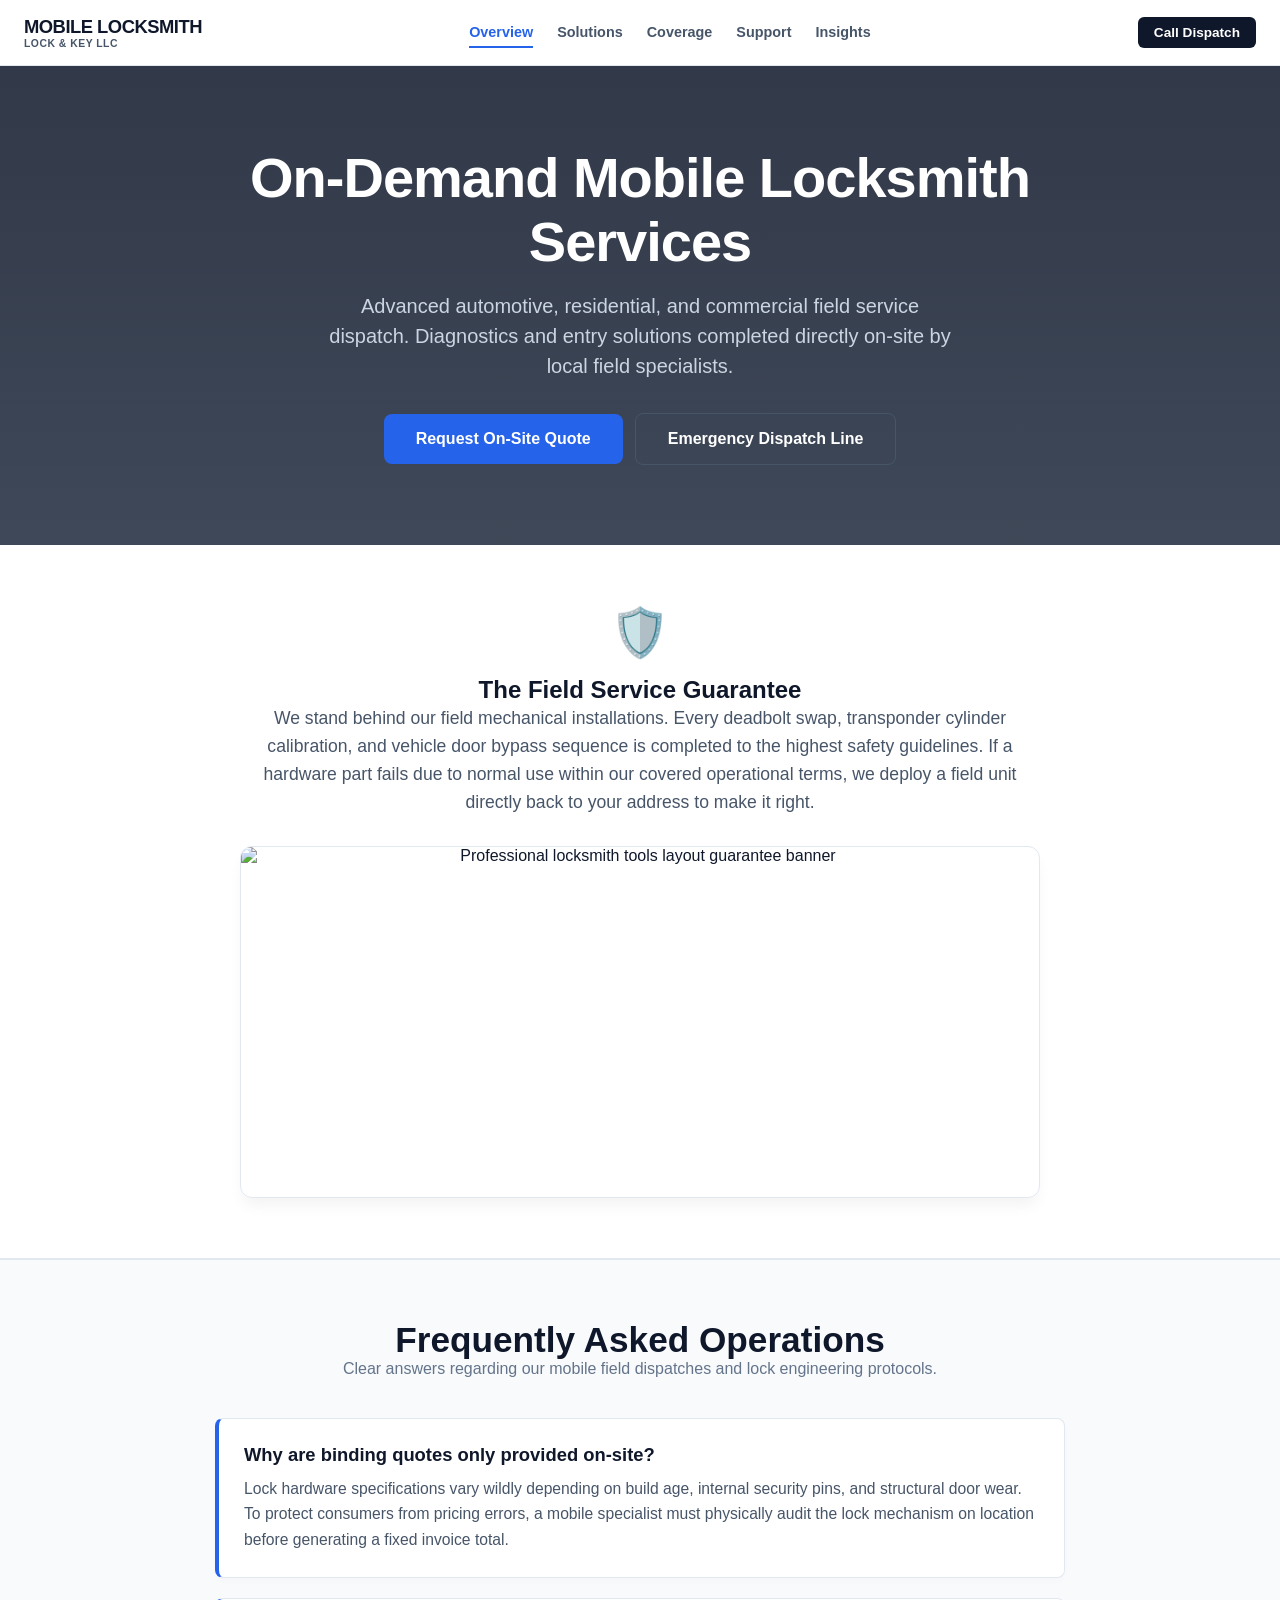
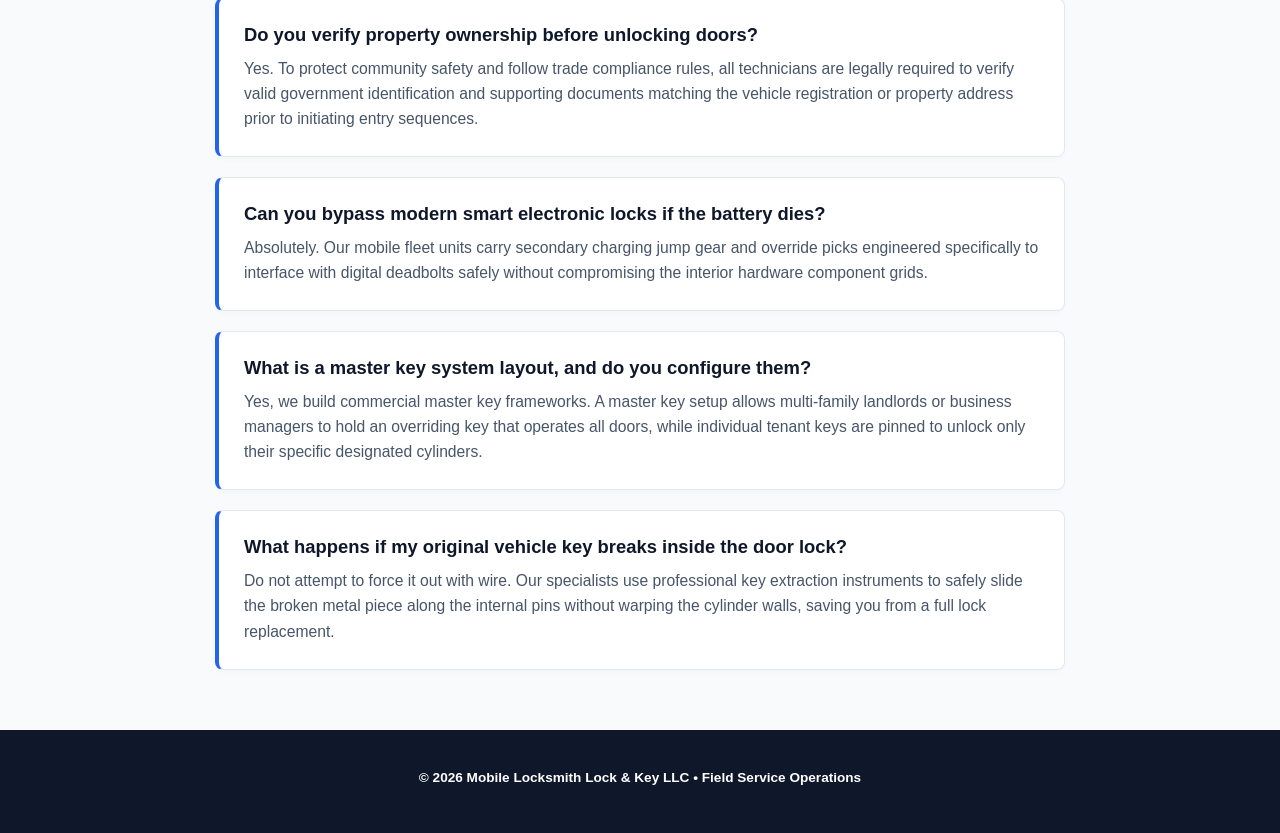
==== commit 5531fbe1: "Update index.html" ====
--- a/index.html
+++ b/index.html
@@ -4,8 +4,24 @@
     <meta charset="UTF-8">
     <meta name="viewport" content="width=device-width, initial-scale=1.0">
     <title>Mobile Locksmith Lock & Key LLC</title>
-    <!-- Force phone browsers to immediately download your newest stylesheet changes -->
+    <!-- Links to your central stylesheet settings layout -->
     <link rel="stylesheet" href="style.css?v=2">
+    <style>
+        .visual-banner-card {
+            max-width: 800px;
+            margin: 30px auto 0 auto;
+            border-radius: 12px;
+            overflow: hidden;
+            box-shadow: 0 10px 15px -3px rgba(0,0,0,0.05);
+            border: 1px solid #e2e8f0;
+        }
+        .visual-banner-card img {
+            width: 100%;
+            height: 350px;
+            object-fit: cover;
+            display: block;
+        }
+    </style>
 </head>
 <body>
 
@@ -56,9 +72,9 @@
                 We stand behind our field mechanical installations. Every deadbolt swap, transponder cylinder calibration, and vehicle door bypass sequence is completed to the highest safety guidelines. If a hardware part fails due to normal use within our covered operational terms, we deploy a field unit directly back to your address to make it right.
             </p>
             
-            <!-- Targets your uploaded custom tools image directly -->
+            <!-- Injected your live ImgBB direct image link securely below -->
             <div class="visual-banner-card">
-                <img src="hero-bg.jpg" alt="Automotive key turning in vehicle ignition cylinder">
+                <img src="https://ibb.co" alt="Professional locksmith tools layout guarantee banner">
             </div>
         </div>
     </section>
@@ -144,12 +160,3 @@
             document.getElementById('quoteModal').style.display = 'none';
         }
 
-        window.onclick = function(event) {
-            var modal = document.getElementById('quoteModal');
-            if (event.target == modal) {
-                modal.style.display = 'none';
-            }
-        }
-    </script>
-</body>
-</html>
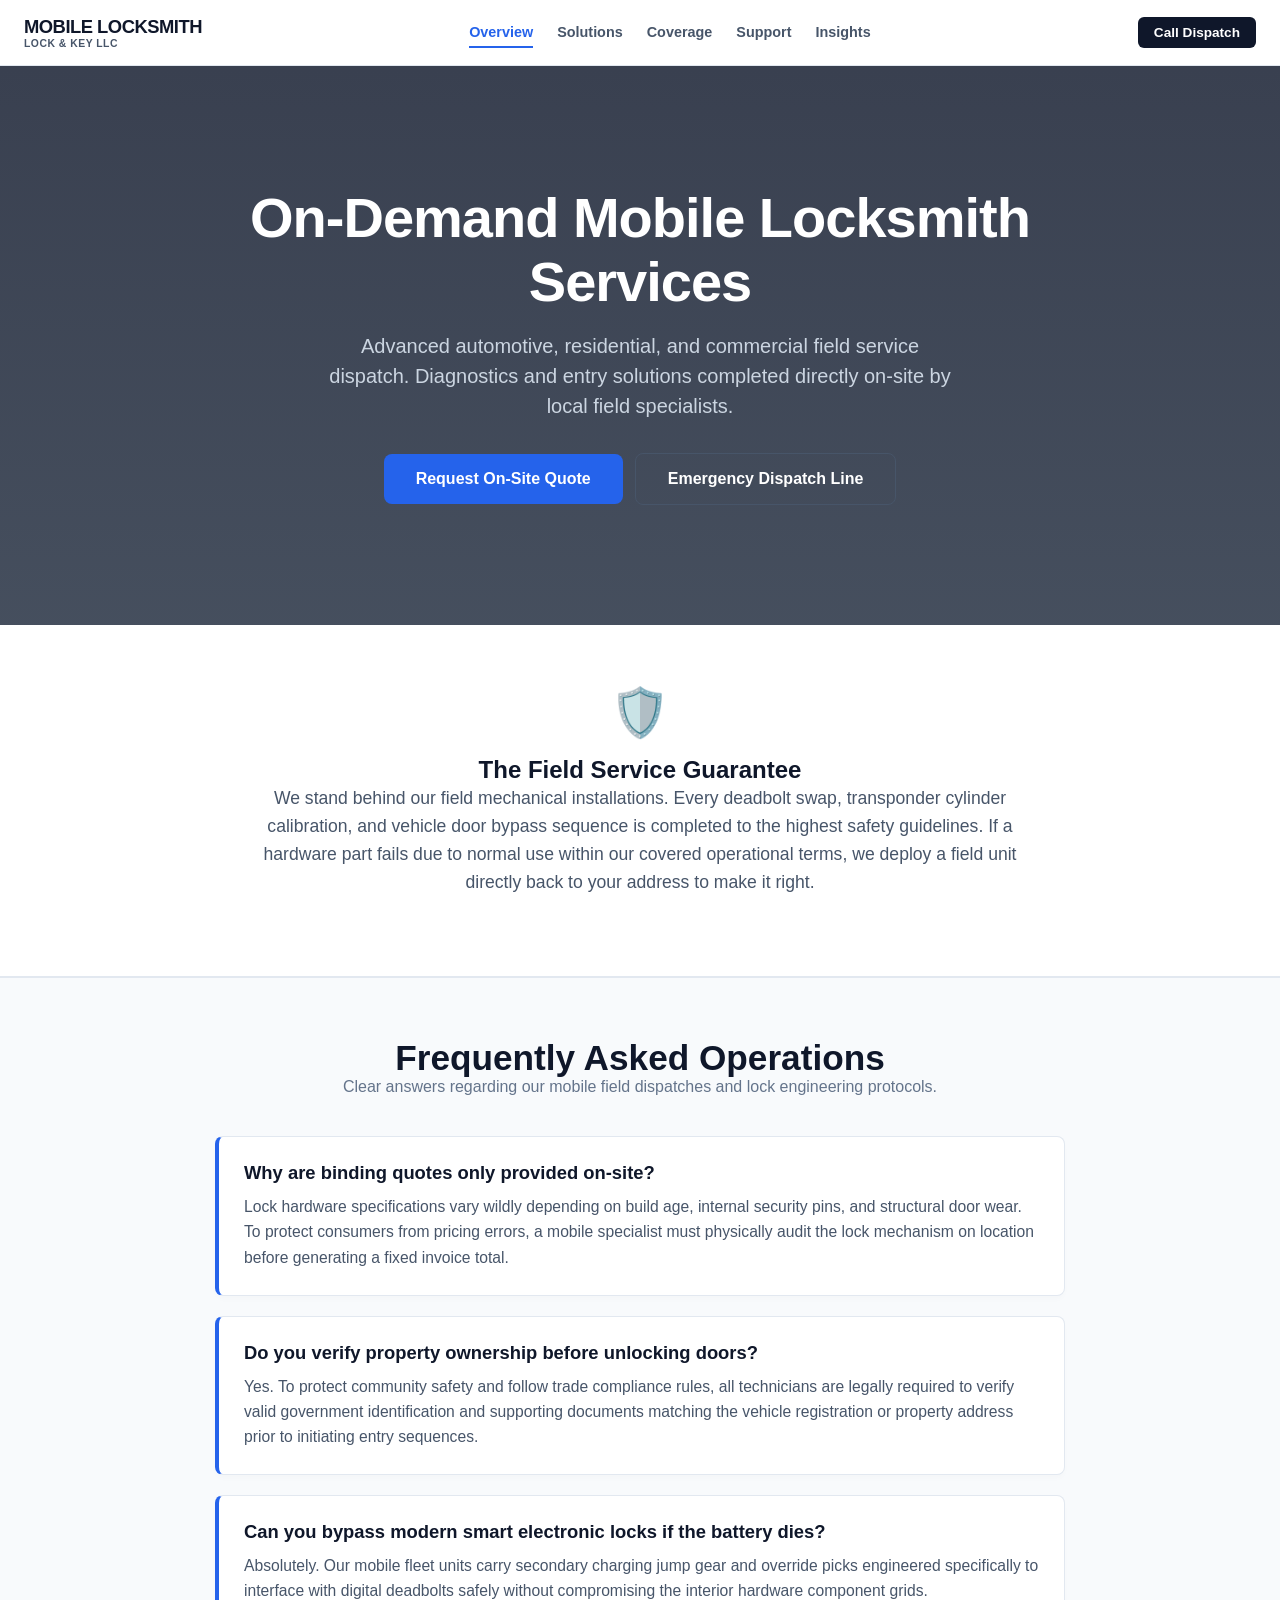
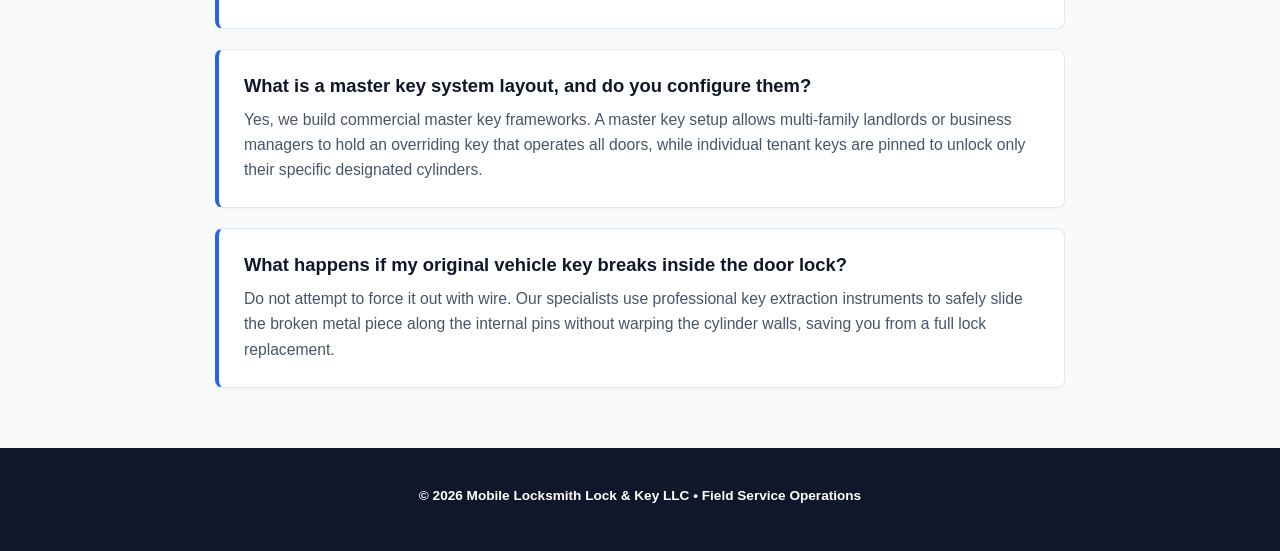
==== commit c26feac4: "Update index.html" ====
--- a/index.html
+++ b/index.html
@@ -4,24 +4,8 @@
     <meta charset="UTF-8">
     <meta name="viewport" content="width=device-width, initial-scale=1.0">
     <title>Mobile Locksmith Lock & Key LLC</title>
-    <!-- Links to your central stylesheet settings layout -->
-    <link rel="stylesheet" href="style.css?v=2">
-    <style>
-        .visual-banner-card {
-            max-width: 800px;
-            margin: 30px auto 0 auto;
-            border-radius: 12px;
-            overflow: hidden;
-            box-shadow: 0 10px 15px -3px rgba(0,0,0,0.05);
-            border: 1px solid #e2e8f0;
-        }
-        .visual-banner-card img {
-            width: 100%;
-            height: 350px;
-            object-fit: cover;
-            display: block;
-        }
-    </style>
+    <!-- Triggers an immediate hard reload of your newest style sheet fixes on all phones -->
+    <link rel="stylesheet" href="style.css?v=3">
 </head>
 <body>
 
@@ -71,11 +55,6 @@
             <p style="color: #475569; font-size: 1.1rem; line-height: 1.6; margin-bottom: 20px;">
                 We stand behind our field mechanical installations. Every deadbolt swap, transponder cylinder calibration, and vehicle door bypass sequence is completed to the highest safety guidelines. If a hardware part fails due to normal use within our covered operational terms, we deploy a field unit directly back to your address to make it right.
             </p>
-            
-            <!-- Injected your live ImgBB direct image link securely below -->
-            <div class="visual-banner-card">
-                <img src="https://ibb.co" alt="Professional locksmith tools layout guarantee banner">
-            </div>
         </div>
     </section>
 
@@ -160,3 +139,12 @@
             document.getElementById('quoteModal').style.display = 'none';
         }
 
+        window.onclick = function(event) {
+            var modal = document.getElementById('quoteModal');
+            if (event.target == modal) {
+                modal.style.display = 'none';
+            }
+        }
+    </script>
+</body>
+</html>
--- a/style.css
+++ b/style.css
@@ -23,10 +23,7 @@
 .nav-item:hover, .nav-item.active { color: var(--accent); border-bottom-color: var(--accent); }
 
 .nav-actions { display: flex; align-items: center; gap: 16px; }
-
-/* Permanently hides the Licensed & Certified badge across the entire platform */
 .badge-verify { display: none !important; }
-
 .btn-nav-call { background: var(--text-primary); color: #fff; text-decoration: none; padding: 8px 16px; border-radius: 6px; font-weight: 600; font-size: 0.85rem; }
 
 /* Mobile Menu Toggle Button Styling */
@@ -40,12 +37,12 @@
     padding: 4px;
 }
 
-/* Hero Interface - Fixed template background rule to ensure dark gray contrast */
+/* Hero Interface Layout Engine - Now securely pointing to your live ImgBB background asset link */
 .hero-block { 
-    background: linear-gradient(rgba(15, 23, 42, 0.85), rgba(30, 41, 59, 0.85)), 
-                url('guarantee.jpg') no-repeat center center; 
+    background: linear-gradient(rgba(15, 23, 42, 0.82), rgba(30, 41, 59, 0.82)), 
+                url('https://ibb.co') no-repeat center center; 
     background-size: cover; 
-    padding: 60px 24px; 
+    padding: 100px 24px; 
     text-align: center; 
 }
 .hero-container { max-width: 800px; margin: 0 auto; }
@@ -53,15 +50,7 @@
 .hero-main-text p { font-size: 1.05rem; color: #cbd5e1; max-width: 640px; margin: 0 auto 32px auto; line-height: 1.5; }
 .hero-btn-row { display: flex; flex-direction: column; gap: 12px; align-items: center; justify-content: center; }
 
-/* Sub-page Header Override to ensure it uses the custom theme gray layout */
-header.hero-block[style*="background: #f8fafc"],
-header.hero-block[style*="background:#f8fafc"],
-header.hero-block {
-    background: linear-gradient(rgba(15, 23, 42, 0.85), rgba(30, 41, 59, 0.85)), 
-                url('guarantee.jpg') no-repeat center center !important;
-    background-size: cover !important;
-    padding: 80px 24px !important;
-}
+/* Sub-page Header Layout Configuration */
 header.hero-block h1 { color: #ffffff !important; }
 header.hero-block p { color: #cbd5e1 !important; }
 
@@ -100,84 +89,24 @@
    MOBILE RESPONSIVE LAYOUT ENGINE BREAKPOINTS (Screens up to 767px wide)
    ========================================================================== */
 @media (max-width: 767px) {
-    .nav-container {
-        flex-wrap: wrap;
-    }
-
-    /* FORCES THE HAMBURGER TO SHOW UP AND RESPOND ON MOBILE DEVICES FOR ALL PAGES */
-    .mobile-menu-toggle {
-        display: block !important;
-        visibility: visible !important;
-        opacity: 1 !important;
-    }
-
-    .nav-links {
-        display: none; /* Keeps menu options hidden on phones until clicked */
-        flex-direction: column;
-        width: 100%;
-        gap: 0;
-        margin-top: 16px;
-        padding-top: 8px;
-        border-top: 1px solid var(--border);
-    }
-
-    .nav-item {
-        padding: 12px 0;
-        width: 100%;
-        border-bottom: 1px solid #f1f5f9;
-    }
-    
-    .nav-item:hover, .nav-item.active {
-        border-bottom-color: transparent;
-    }
-
-    .nav-actions {
-        display: none; /* Keeps action components hidden on phones until clicked */
-        flex-direction: column;
-        width: 100%;
-        align-items: stretch;
-        gap: 12px;
-        margin-top: 12px;
-    }
-
-    /* Reveals the layout links instantly when the hamburger button is clicked */
-    .nav-links.nav-open,
-    .nav-actions.nav-open {
-        display: flex !important;
-    }
-
-    .btn-nav-call {
-        display: block;
-        text-align: center;
-        padding: 12px;
-        font-size: 0.95rem;
-    }
+    .nav-container { flex-wrap: wrap; }
+    .mobile-menu-toggle { display: block !important; visibility: visible !important; opacity: 1 !important; }
+    .nav-links { display: none; flex-direction: column; width: 100%; gap: 0; margin-top: 16px; padding-top: 8px; border-top: 1px solid var(--border); }
+    .nav-item { padding: 12px 0; width: 100%; border-bottom: 1px solid #f1f5f9; }
+    .nav-item:hover, .nav-item.active { border-bottom-color: transparent; }
+    .nav-actions { display: none; flex-direction: column; width: 100%; align-items: stretch; gap: 12px; margin-top: 12px; }
+    .nav-links.nav-open, .nav-actions.nav-open { display: flex !important; }
+    .btn-nav-call { display: block; text-align: center; padding: 12px; font-size: 0.95rem; }
 }
 
 /* ==========================================================================
    COMPUTER & TABLET LARGE SCREEN BREAKPOINTS (Screens 768px and wider)
    ========================================================================== */
 @media (min-width: 768px) {
-    .mobile-menu-toggle {
-        display: none !important; /* Hides the hamburger menu bar completely on PC screens */
-    }
-
-    .nav-links {
-        display: flex !important; /* Enforces that standard menus always show flat on PC screens */
-        flex-direction: row !important;
-    }
-
-    .nav-actions {
-        display: flex !important;
-        flex-direction: row !important;
-    }
-
-    .matrix-container { 
-        display: grid !important;
-        grid-template-columns: repeat(3, 1fr) !important; 
-        gap: 24px !important;
-        align-items: stretch !important;
-    }
+    .mobile-menu-toggle { display: none !important; }
+    .nav-links { display: flex !important; flex-direction: row !important; }
+    .nav-actions { display: flex !important; flex-direction: row !important; }
+    .matrix-container { display: grid !important; grid-template-columns: repeat(3, 1fr) !important; gap: 24px !important; align-items: stretch !important; }
     .hero-block { padding: 120px 24px; }
     .hero-main-text h1 { font-size: 3.5rem; color: #ffffff; }
     .hero-main-text p { font-size: 1.25rem; }
